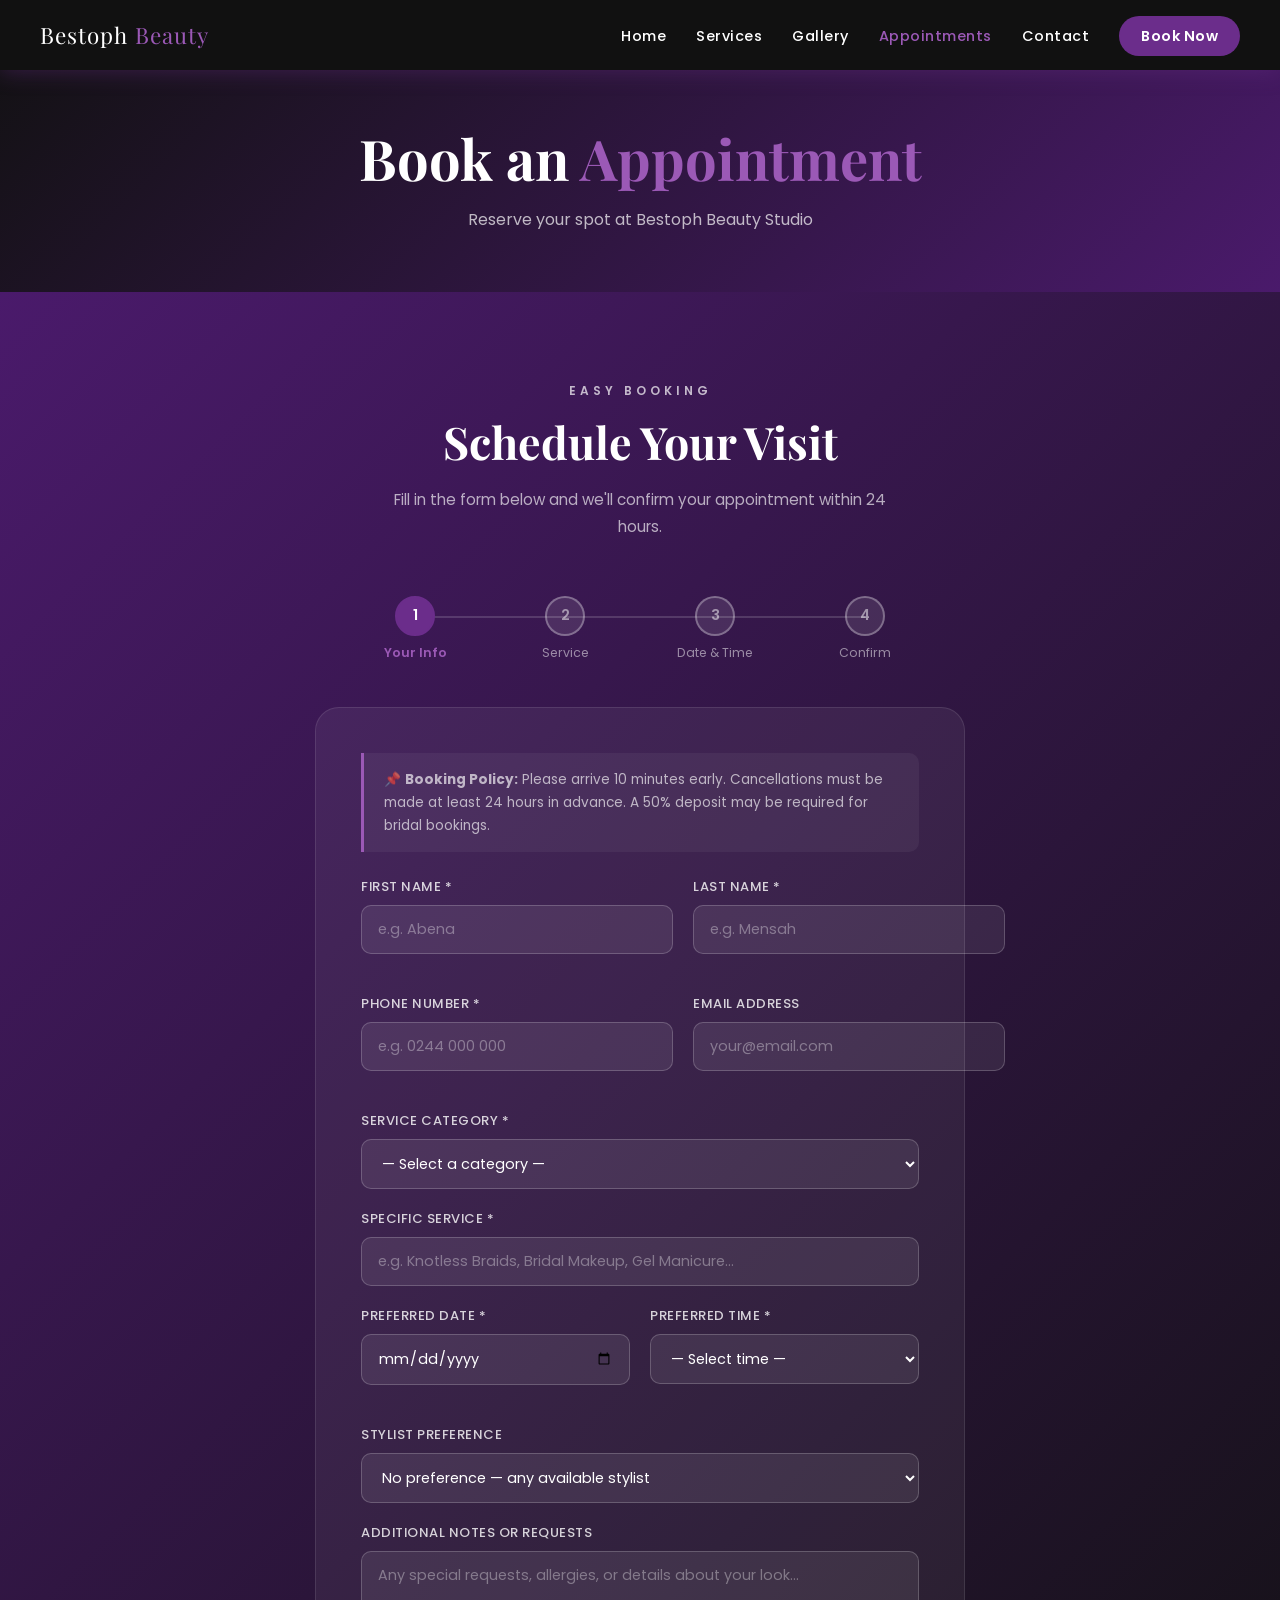
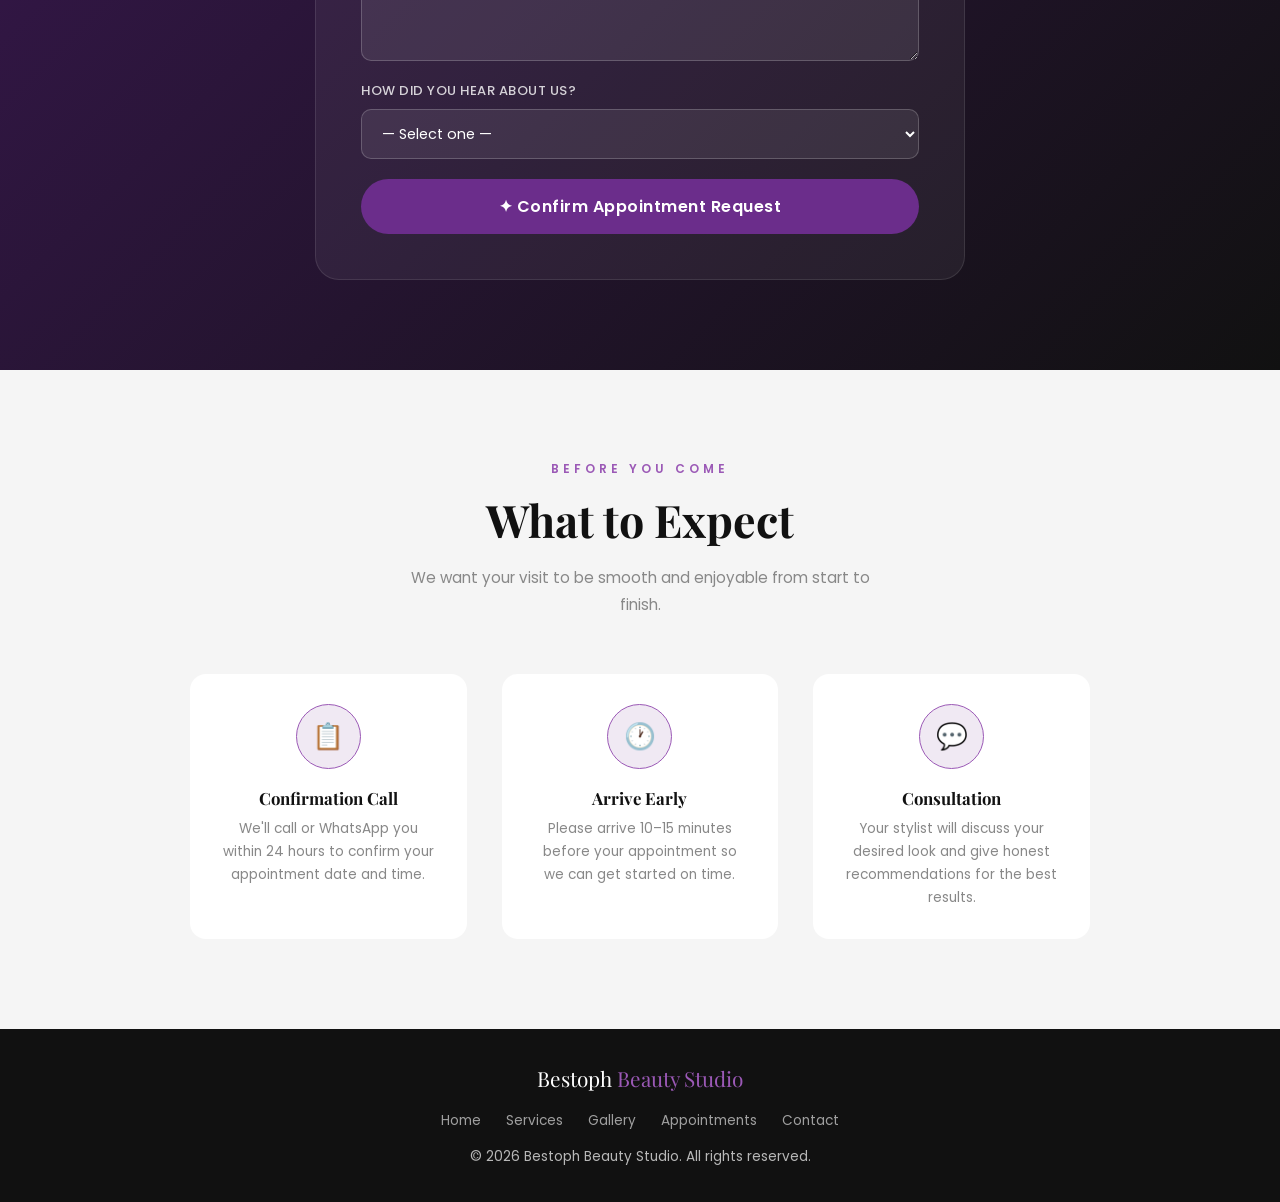
==== appointments.html @ 34e21c3b "Initial commit - Bestoph Beauty Studio website" ====
<!DOCTYPE html>
<html lang="en">
<head>
  <meta charset="UTF-8" />
  <meta name="viewport" content="width=device-width, initial-scale=1.0"/>
  <title>Book an Appointment | Bestoph Beauty Studio</title>
  <link rel="stylesheet" href="styles.css"/>
  <style>
    .success-msg {
      display: none;
      background: rgba(107,45,139,0.15);
      border: 1px solid var(--purple-light);
      border-radius: 12px;
      padding: 20px 25px;
      color: var(--white);
      text-align: center;
      margin-top: 20px;
      font-size: 0.95rem;
      line-height: 1.7;
    }
    .steps-bar {
      display: flex;
      justify-content: center;
      gap: 0;
      margin-bottom: 45px;
      max-width: 600px;
      margin-left: auto;
      margin-right: auto;
    }
    .step {
      flex: 1;
      text-align: center;
      position: relative;
    }
    .step-circle {
      width: 40px;
      height: 40px;
      border-radius: 50%;
      background: rgba(255,255,255,0.1);
      border: 2px solid rgba(255,255,255,0.3);
      color: rgba(255,255,255,0.5);
      font-weight: 600;
      display: flex;
      align-items: center;
      justify-content: center;
      margin: 0 auto 8px;
      font-size: 0.9rem;
      position: relative;
      z-index: 1;
      transition: all 0.3s;
    }
    .step.active .step-circle {
      background: var(--purple);
      border-color: var(--purple);
      color: var(--white);
    }
    .step.done .step-circle {
      background: #4CAF50;
      border-color: #4CAF50;
      color: var(--white);
    }
    .step-label {
      font-size: 0.78rem;
      color: rgba(255,255,255,0.5);
    }
    .step.active .step-label {
      color: var(--purple-light);
      font-weight: 600;
    }
    .step::before {
      content: '';
      position: absolute;
      top: 20px;
      left: -50%;
      width: 100%;
      height: 2px;
      background: rgba(255,255,255,0.15);
      z-index: 0;
    }
    .step:first-child::before { display: none; }
    .policy-note {
      background: rgba(255,255,255,0.05);
      border-left: 3px solid var(--purple-light);
      padding: 15px 20px;
      border-radius: 0 10px 10px 0;
      font-size: 0.85rem;
      color: rgba(255,255,255,0.65);
      margin-bottom: 25px;
      line-height: 1.7;
    }
  </style>
</head>
<body>

  <!-- NAVBAR -->
  <nav>
    <div class="nav-logo">Bestoph <span>Beauty</span></div>
    <ul class="nav-links">
      <li><a href="index.html">Home</a></li>
      <li><a href="services.html">Services</a></li>
      <li><a href="gallery.html">Gallery</a></li>
      <li><a href="appointments.html" class="active">Appointments</a></li>
      <li><a href="contact.html">Contact</a></li>
      <li><a href="appointments.html" class="nav-cta">Book Now</a></li>
    </ul>
  </nav>

  <!-- PAGE HERO -->
  <div class="page-hero">
    <div>
      <h1>Book an <span style="color: var(--purple-light);">Appointment</span></h1>
      <p>Reserve your spot at Bestoph Beauty Studio</p>
    </div>
  </div>

  <!-- BOOKING FORM -->
  <section class="booking-section">
    <p class="section-label" style="color: rgba(255,255,255,0.7);">Easy Booking</p>
    <h2 class="section-title" style="color: var(--white);">Schedule Your Visit</h2>
    <p class="section-sub" style="color: rgba(255,255,255,0.65);">Fill in the form below and we'll confirm your appointment within 24 hours.</p>

    <!-- Steps -->
    <div class="steps-bar">
      <div class="step active">
        <div class="step-circle">1</div>
        <div class="step-label">Your Info</div>
      </div>
      <div class="step">
        <div class="step-circle">2</div>
        <div class="step-label">Service</div>
      </div>
      <div class="step">
        <div class="step-circle">3</div>
        <div class="step-label">Date & Time</div>
      </div>
      <div class="step">
        <div class="step-circle">4</div>
        <div class="step-label">Confirm</div>
      </div>
    </div>

    <form class="booking-form" id="appointmentForm" onsubmit="handleSubmit(event)">

      <div class="policy-note">
        📌 <strong>Booking Policy:</strong> Please arrive 10 minutes early. Cancellations must be made at least 24 hours in advance. A 50% deposit may be required for bridal bookings.
      </div>

      <!-- Personal Info -->
      <div class="form-row">
        <div class="form-group">
          <label>First Name *</label>
          <input type="text" placeholder="e.g. Abena" required />
        </div>
        <div class="form-group">
          <label>Last Name *</label>
          <input type="text" placeholder="e.g. Mensah" required />
        </div>
      </div>

      <div class="form-row">
        <div class="form-group">
          <label>Phone Number *</label>
          <input type="tel" placeholder="e.g. 0244 000 000" required />
        </div>
        <div class="form-group">
          <label>Email Address</label>
          <input type="email" placeholder="your@email.com" />
        </div>
      </div>

      <!-- Service Selection -->
      <div class="form-group">
        <label>Service Category *</label>
        <select required>
          <option value="" disabled selected>— Select a category —</option>
          <option>💇🏾‍♀️ Hair Styling</option>
          <option>💄 Makeup</option>
          <option>💅 Nails</option>
          <option>✨ Skincare &amp; Facials</option>
          <option>🌟 Multiple Services (Combo)</option>
        </select>
      </div>

      <div class="form-group">
        <label>Specific Service *</label>
        <input type="text" placeholder="e.g. Knotless Braids, Bridal Makeup, Gel Manicure..." required />
      </div>

      <!-- Date & Time -->
      <div class="form-row">
        <div class="form-group">
          <label>Preferred Date *</label>
          <input type="date" required min="" id="dateInput" />
        </div>
        <div class="form-group">
          <label>Preferred Time *</label>
          <select required>
            <option value="" disabled selected>— Select time —</option>
            <option>8:00 AM</option>
            <option>9:00 AM</option>
            <option>10:00 AM</option>
            <option>11:00 AM</option>
            <option>12:00 PM</option>
            <option>1:00 PM</option>
            <option>2:00 PM</option>
            <option>3:00 PM</option>
            <option>4:00 PM</option>
            <option>5:00 PM</option>
          </select>
        </div>
      </div>

      <!-- Stylist preference -->
      <div class="form-group">
        <label>Stylist Preference</label>
        <select>
          <option value="">No preference — any available stylist</option>
          <option>Bestoph (Owner / Lead Stylist)</option>
          <option>Ama</option>
          <option>Adwoa</option>
        </select>
      </div>

      <!-- Additional Notes -->
      <div class="form-group">
        <label>Additional Notes or Requests</label>
        <textarea placeholder="Any special requests, allergies, or details about your look..."></textarea>
      </div>

      <!-- How did you hear about us -->
      <div class="form-group">
        <label>How Did You Hear About Us?</label>
        <select>
          <option value="" disabled selected>— Select one —</option>
          <option>Instagram</option>
          <option>Facebook</option>
          <option>TikTok</option>
          <option>Friend / Family Referral</option>
          <option>Walk-in / Saw the Studio</option>
          <option>Google Search</option>
          <option>Other</option>
        </select>
      </div>

      <button type="submit" class="form-submit">✦ Confirm Appointment Request</button>

      <div class="success-msg" id="successMsg">
        🎉 <strong>Thank you! Your appointment request has been received.</strong><br/>
        We'll confirm your booking via phone or email within 24 hours.<br/>
        We look forward to seeing you at Bestoph Beauty Studio! 💜
      </div>
    </form>
  </section>

  <!-- WHAT TO EXPECT -->
  <section style="background: var(--gray-light);">
    <p class="section-label">Before You Come</p>
    <h2 class="section-title">What to Expect</h2>
    <p class="section-sub">We want your visit to be smooth and enjoyable from start to finish.</p>
    <div class="features-grid" style="max-width: 900px;">
      <div class="feature" style="background: var(--white); border-radius: 16px; padding: 30px;">
        <div class="feature-icon" style="background: rgba(107,45,139,0.1); border-color: var(--purple-light);">📋</div>
        <h4 style="color: var(--black);">Confirmation Call</h4>
        <p style="color: var(--gray);">We'll call or WhatsApp you within 24 hours to confirm your appointment date and time.</p>
      </div>
      <div class="feature" style="background: var(--white); border-radius: 16px; padding: 30px;">
        <div class="feature-icon" style="background: rgba(107,45,139,0.1); border-color: var(--purple-light);">🕐</div>
        <h4 style="color: var(--black);">Arrive Early</h4>
        <p style="color: var(--gray);">Please arrive 10–15 minutes before your appointment so we can get started on time.</p>
      </div>
      <div class="feature" style="background: var(--white); border-radius: 16px; padding: 30px;">
        <div class="feature-icon" style="background: rgba(107,45,139,0.1); border-color: var(--purple-light);">💬</div>
        <h4 style="color: var(--black);">Consultation</h4>
        <p style="color: var(--gray);">Your stylist will discuss your desired look and give honest recommendations for the best results.</p>
      </div>
    </div>
  </section>

  <!-- FOOTER -->
  <footer>
    <div class="footer-logo">Bestoph <span>Beauty Studio</span></div>
    <ul class="footer-links">
      <li><a href="index.html">Home</a></li>
      <li><a href="services.html">Services</a></li>
      <li><a href="gallery.html">Gallery</a></li>
      <li><a href="appointments.html">Appointments</a></li>
      <li><a href="contact.html">Contact</a></li>
    </ul>
    <p>&copy; 2026 Bestoph Beauty Studio. All rights reserved.</p>
  </footer>

  <script>
    // Set minimum date to today
    const today = new Date().toISOString().split('T')[0];
    document.getElementById('dateInput').setAttribute('min', today);

    // Handle form submission
    function handleSubmit(e) {
      e.preventDefault();
      document.getElementById('successMsg').style.display = 'block';
      e.target.querySelector('.form-submit').textContent = '✓ Request Sent!';
      e.target.querySelector('.form-submit').style.background = '#4CAF50';
      window.scrollTo({ top: document.getElementById('successMsg').offsetTop - 100, behavior: 'smooth' });
    }
  </script>

</body>
</html>
---- styles.css ----
/* ===========================
   BESTOPH BEAUTY STUDIO
   Global Stylesheet
   Color Palette: Purple, White, Black
   =========================== */

@import url('https://fonts.googleapis.com/css2?family=Playfair+Display:wght@400;600;700&family=Poppins:wght@300;400;500;600&display=swap');

:root {
  --purple:       #6B2D8B;
  --purple-light: #9B59B6;
  --purple-dark:  #4A1A6B;
  --gold:         #C9A84C;
  --white:        #FFFFFF;
  --black:        #111111;
  --gray-light:   #F5F5F5;
  --gray:         #888888;
  --text:         #222222;
}

* {
  margin: 0;
  padding: 0;
  box-sizing: border-box;
}

html { scroll-behavior: smooth; }

body {
  font-family: 'Poppins', sans-serif;
  color: var(--text);
  background: var(--white);
}

h1, h2, h3, h4 {
  font-family: 'Playfair Display', serif;
}

a {
  text-decoration: none;
  color: inherit;
}

/* ===== NAVBAR ===== */
nav {
  position: fixed;
  top: 0; left: 0; right: 0;
  z-index: 1000;
  background: var(--black);
  display: flex;
  align-items: center;
  justify-content: space-between;
  padding: 0 40px;
  height: 70px;
  box-shadow: 0 2px 20px rgba(107,45,139,0.4);
}

.nav-logo {
  font-family: 'Playfair Display', serif;
  font-size: 1.4rem;
  color: var(--white);
  letter-spacing: 1px;
}

.nav-logo span {
  color: var(--purple-light);
}

.nav-links {
  display: flex;
  list-style: none;
  gap: 30px;
}

.nav-links a {
  color: var(--white);
  font-size: 0.9rem;
  font-weight: 500;
  letter-spacing: 0.5px;
  transition: color 0.3s;
}

.nav-links a:hover,
.nav-links a.active {
  color: var(--purple-light);
}

.nav-cta {
  background: var(--purple);
  color: var(--white) !important;
  padding: 10px 22px;
  border-radius: 30px;
  font-weight: 600 !important;
  transition: background 0.3s !important;
}

.nav-cta:hover {
  background: var(--purple-light) !important;
  color: var(--white) !important;
}

/* ===== HERO ===== */
.hero {
  min-height: 100vh;
  background: linear-gradient(135deg, var(--black) 0%, var(--purple-dark) 50%, var(--black) 100%);
  display: flex;
  align-items: center;
  justify-content: center;
  text-align: center;
  padding: 100px 20px 60px;
  position: relative;
  overflow: hidden;
}

.hero::before {
  content: '';
  position: absolute;
  top: -50%;
  left: -50%;
  width: 200%;
  height: 200%;
  background: radial-gradient(circle at center, rgba(107,45,139,0.3) 0%, transparent 60%);
  animation: pulse 6s ease-in-out infinite;
}

@keyframes pulse {
  0%, 100% { transform: scale(1); }
  50% { transform: scale(1.1); }
}

.hero-content {
  position: relative;
  z-index: 1;
  max-width: 750px;
}

.hero-badge {
  display: inline-block;
  background: rgba(107,45,139,0.4);
  border: 1px solid var(--purple-light);
  color: var(--purple-light);
  font-size: 0.8rem;
  letter-spacing: 3px;
  text-transform: uppercase;
  padding: 8px 20px;
  border-radius: 30px;
  margin-bottom: 25px;
}

.hero h1 {
  font-size: clamp(2.5rem, 6vw, 4.5rem);
  color: var(--white);
  line-height: 1.15;
  margin-bottom: 20px;
}

.hero h1 span {
  color: var(--purple-light);
}

.hero p {
  font-size: 1.1rem;
  color: rgba(255,255,255,0.75);
  max-width: 500px;
  margin: 0 auto 35px;
  line-height: 1.8;
}

.hero-buttons {
  display: flex;
  gap: 15px;
  justify-content: center;
  flex-wrap: wrap;
}

.btn-primary {
  background: var(--purple);
  color: var(--white);
  padding: 14px 35px;
  border-radius: 30px;
  font-weight: 600;
  font-size: 0.95rem;
  transition: all 0.3s;
  border: 2px solid var(--purple);
}

.btn-primary:hover {
  background: var(--purple-light);
  border-color: var(--purple-light);
  transform: translateY(-2px);
  box-shadow: 0 8px 25px rgba(107,45,139,0.5);
}

.btn-outline {
  background: transparent;
  color: var(--white);
  padding: 14px 35px;
  border-radius: 30px;
  font-weight: 600;
  font-size: 0.95rem;
  border: 2px solid rgba(255,255,255,0.5);
  transition: all 0.3s;
}

.btn-outline:hover {
  border-color: var(--white);
  background: rgba(255,255,255,0.1);
  transform: translateY(-2px);
}

/* ===== SECTIONS ===== */
section {
  padding: 90px 40px;
}

.section-label {
  text-align: center;
  font-size: 0.75rem;
  letter-spacing: 4px;
  text-transform: uppercase;
  color: var(--purple-light);
  margin-bottom: 12px;
  font-weight: 600;
}

.section-title {
  text-align: center;
  font-size: clamp(1.8rem, 4vw, 2.8rem);
  color: var(--black);
  margin-bottom: 15px;
}

.section-sub {
  text-align: center;
  color: var(--gray);
  max-width: 500px;
  margin: 0 auto 55px;
  line-height: 1.8;
  font-size: 0.95rem;
}

/* ===== SERVICES CARDS ===== */
.services-grid {
  display: grid;
  grid-template-columns: repeat(auto-fit, minmax(230px, 1fr));
  gap: 30px;
  max-width: 1100px;
  margin: 0 auto;
}

.service-card {
  background: var(--white);
  border: 1px solid #EEE;
  border-radius: 20px;
  padding: 40px 30px;
  text-align: center;
  transition: all 0.3s;
  cursor: pointer;
}

.service-card:hover {
  border-color: var(--purple-light);
  box-shadow: 0 15px 40px rgba(107,45,139,0.15);
  transform: translateY(-5px);
}

.service-icon {
  font-size: 2.8rem;
  margin-bottom: 18px;
}

.service-card h3 {
  font-size: 1.2rem;
  color: var(--black);
  margin-bottom: 10px;
}

.service-card p {
  font-size: 0.88rem;
  color: var(--gray);
  line-height: 1.7;
}

/* ===== WHY US ===== */
.why-us {
  background: var(--black);
  color: var(--white);
}

.why-us .section-title {
  color: var(--white);
}

.features-grid {
  display: grid;
  grid-template-columns: repeat(auto-fit, minmax(220px, 1fr));
  gap: 35px;
  max-width: 1000px;
  margin: 0 auto;
}

.feature {
  text-align: center;
}

.feature-icon {
  width: 65px;
  height: 65px;
  background: rgba(107,45,139,0.3);
  border: 1px solid var(--purple);
  border-radius: 50%;
  display: flex;
  align-items: center;
  justify-content: center;
  font-size: 1.6rem;
  margin: 0 auto 18px;
}

.feature h4 {
  font-size: 1.05rem;
  margin-bottom: 8px;
  color: var(--white);
}

.feature p {
  font-size: 0.85rem;
  color: rgba(255,255,255,0.6);
  line-height: 1.7;
}

/* ===== GALLERY PREVIEW ===== */
.gallery-grid {
  display: grid;
  grid-template-columns: repeat(auto-fit, minmax(250px, 1fr));
  gap: 15px;
  max-width: 1100px;
  margin: 0 auto 40px;
}

.gallery-item {
  border-radius: 15px;
  overflow: hidden;
  aspect-ratio: 1;
  background: var(--gray-light);
  position: relative;
}

.gallery-item img {
  width: 100%;
  height: 100%;
  object-fit: cover;
  transition: transform 0.4s;
}

.gallery-item:hover img {
  transform: scale(1.07);
}

.gallery-placeholder {
  width: 100%;
  height: 100%;
  background: linear-gradient(135deg, #EEE 0%, #DDD 100%);
  display: flex;
  flex-direction: column;
  align-items: center;
  justify-content: center;
  color: var(--gray);
  font-size: 2.5rem;
}

.gallery-placeholder span {
  font-size: 0.8rem;
  margin-top: 10px;
  font-family: 'Poppins', sans-serif;
}

.gallery-center {
  text-align: center;
}

/* ===== PRICE TABLE ===== */
.price-section {
  background: var(--gray-light);
}

.price-categories {
  max-width: 900px;
  margin: 0 auto;
  display: grid;
  gap: 30px;
}

.price-category {
  background: var(--white);
  border-radius: 20px;
  overflow: hidden;
  box-shadow: 0 5px 20px rgba(0,0,0,0.06);
}

.price-cat-header {
  background: var(--purple);
  color: var(--white);
  padding: 18px 30px;
  display: flex;
  align-items: center;
  gap: 12px;
  font-family: 'Playfair Display', serif;
  font-size: 1.15rem;
}

.price-cat-icon { font-size: 1.4rem; }

.price-list {
  list-style: none;
  padding: 10px 0;
}

.price-list li {
  display: flex;
  justify-content: space-between;
  align-items: center;
  padding: 14px 30px;
  border-bottom: 1px solid #F0F0F0;
  font-size: 0.92rem;
}

.price-list li:last-child { border-bottom: none; }

.price-list .price {
  font-weight: 600;
  color: var(--purple);
}

/* ===== BOOKING / APPOINTMENT FORM ===== */
.booking-section {
  background: linear-gradient(135deg, var(--purple-dark), var(--black));
  color: var(--white);
}

.booking-section .section-title,
.booking-section .section-label {
  color: var(--white);
}

.booking-section .section-sub {
  color: rgba(255,255,255,0.7);
}

.booking-form {
  max-width: 650px;
  margin: 0 auto;
  background: rgba(255,255,255,0.06);
  border: 1px solid rgba(255,255,255,0.1);
  border-radius: 24px;
  padding: 45px;
}

.form-row {
  display: grid;
  grid-template-columns: 1fr 1fr;
  gap: 20px;
  margin-bottom: 20px;
}

.form-group {
  display: flex;
  flex-direction: column;
  gap: 8px;
  margin-bottom: 20px;
}

.form-group label {
  font-size: 0.82rem;
  font-weight: 500;
  letter-spacing: 0.5px;
  color: rgba(255,255,255,0.8);
  text-transform: uppercase;
}

.form-group input,
.form-group select,
.form-group textarea {
  background: rgba(255,255,255,0.08);
  border: 1px solid rgba(255,255,255,0.2);
  border-radius: 10px;
  padding: 13px 16px;
  color: var(--white);
  font-family: 'Poppins', sans-serif;
  font-size: 0.9rem;
  outline: none;
  transition: border-color 0.3s;
}

.form-group input::placeholder,
.form-group textarea::placeholder {
  color: rgba(255,255,255,0.35);
}

.form-group input:focus,
.form-group select:focus,
.form-group textarea:focus {
  border-color: var(--purple-light);
}

.form-group select option {
  background: var(--black);
  color: var(--white);
}

.form-group textarea {
  resize: vertical;
  min-height: 110px;
}

.form-submit {
  width: 100%;
  background: var(--purple);
  color: var(--white);
  border: none;
  padding: 15px;
  border-radius: 30px;
  font-family: 'Poppins', sans-serif;
  font-size: 1rem;
  font-weight: 600;
  cursor: pointer;
  transition: all 0.3s;
  letter-spacing: 0.5px;
}

.form-submit:hover {
  background: var(--purple-light);
  transform: translateY(-2px);
  box-shadow: 0 8px 25px rgba(107,45,139,0.5);
}

/* ===== CONTACT ===== */
.contact-grid {
  display: grid;
  grid-template-columns: 1fr 1fr;
  gap: 60px;
  max-width: 1000px;
  margin: 0 auto;
  align-items: start;
}

.contact-info h3 {
  font-size: 1.6rem;
  margin-bottom: 20px;
  color: var(--black);
}

.contact-detail {
  display: flex;
  align-items: flex-start;
  gap: 15px;
  margin-bottom: 25px;
}

.contact-detail-icon {
  width: 45px;
  height: 45px;
  background: var(--purple);
  border-radius: 12px;
  display: flex;
  align-items: center;
  justify-content: center;
  font-size: 1.2rem;
  flex-shrink: 0;
}

.contact-detail-text h4 {
  font-size: 0.85rem;
  font-weight: 600;
  text-transform: uppercase;
  letter-spacing: 0.5px;
  color: var(--gray);
  margin-bottom: 4px;
}

.contact-detail-text p {
  font-size: 0.95rem;
  color: var(--text);
}

.contact-form-wrap {
  background: var(--gray-light);
  border-radius: 20px;
  padding: 35px;
}

.contact-form-wrap .form-group input,
.contact-form-wrap .form-group textarea {
  background: var(--white);
  border: 1px solid #DDD;
  border-radius: 10px;
  padding: 13px 16px;
  color: var(--text);
  font-family: 'Poppins', sans-serif;
  font-size: 0.9rem;
  outline: none;
  width: 100%;
  transition: border-color 0.3s;
}

.contact-form-wrap .form-group label {
  font-size: 0.82rem;
  font-weight: 600;
  color: var(--text);
  text-transform: uppercase;
  letter-spacing: 0.5px;
}

.contact-form-wrap .form-group input:focus,
.contact-form-wrap .form-group textarea:focus {
  border-color: var(--purple);
}

.social-links {
  display: flex;
  gap: 12px;
  margin-top: 30px;
}

.social-link {
  width: 42px;
  height: 42px;
  background: var(--purple);
  border-radius: 50%;
  display: flex;
  align-items: center;
  justify-content: center;
  color: var(--white);
  font-size: 1rem;
  transition: all 0.3s;
  text-decoration: none;
}

.social-link:hover {
  background: var(--purple-light);
  transform: translateY(-3px);
}

/* ===== FOOTER ===== */
footer {
  background: var(--black);
  color: rgba(255,255,255,0.7);
  text-align: center;
  padding: 35px 20px;
}

footer .footer-logo {
  font-family: 'Playfair Display', serif;
  font-size: 1.3rem;
  color: var(--white);
  margin-bottom: 10px;
}

footer .footer-logo span { color: var(--purple-light); }

footer p {
  font-size: 0.85rem;
  margin-top: 8px;
}

footer .footer-links {
  display: flex;
  justify-content: center;
  gap: 25px;
  margin: 15px 0;
  list-style: none;
}

footer .footer-links a {
  color: rgba(255,255,255,0.6);
  font-size: 0.85rem;
  transition: color 0.3s;
}

footer .footer-links a:hover { color: var(--purple-light); }

/* ===== PAGE HERO (inner pages) ===== */
.page-hero {
  min-height: 280px;
  background: linear-gradient(135deg, var(--black) 0%, var(--purple-dark) 100%);
  display: flex;
  align-items: center;
  justify-content: center;
  text-align: center;
  padding: 120px 20px 60px;
}

.page-hero h1 {
  font-size: clamp(2rem, 5vw, 3.5rem);
  color: var(--white);
  margin-bottom: 12px;
}

.page-hero p {
  color: rgba(255,255,255,0.7);
  font-size: 1rem;
}

/* ===== RESPONSIVE ===== */
@media (max-width: 768px) {
  nav { padding: 0 20px; }
  .nav-links { display: none; }
  section { padding: 70px 20px; }
  .contact-grid { grid-template-columns: 1fr; }
  .form-row { grid-template-columns: 1fr; }
  .booking-form { padding: 30px 20px; }
}
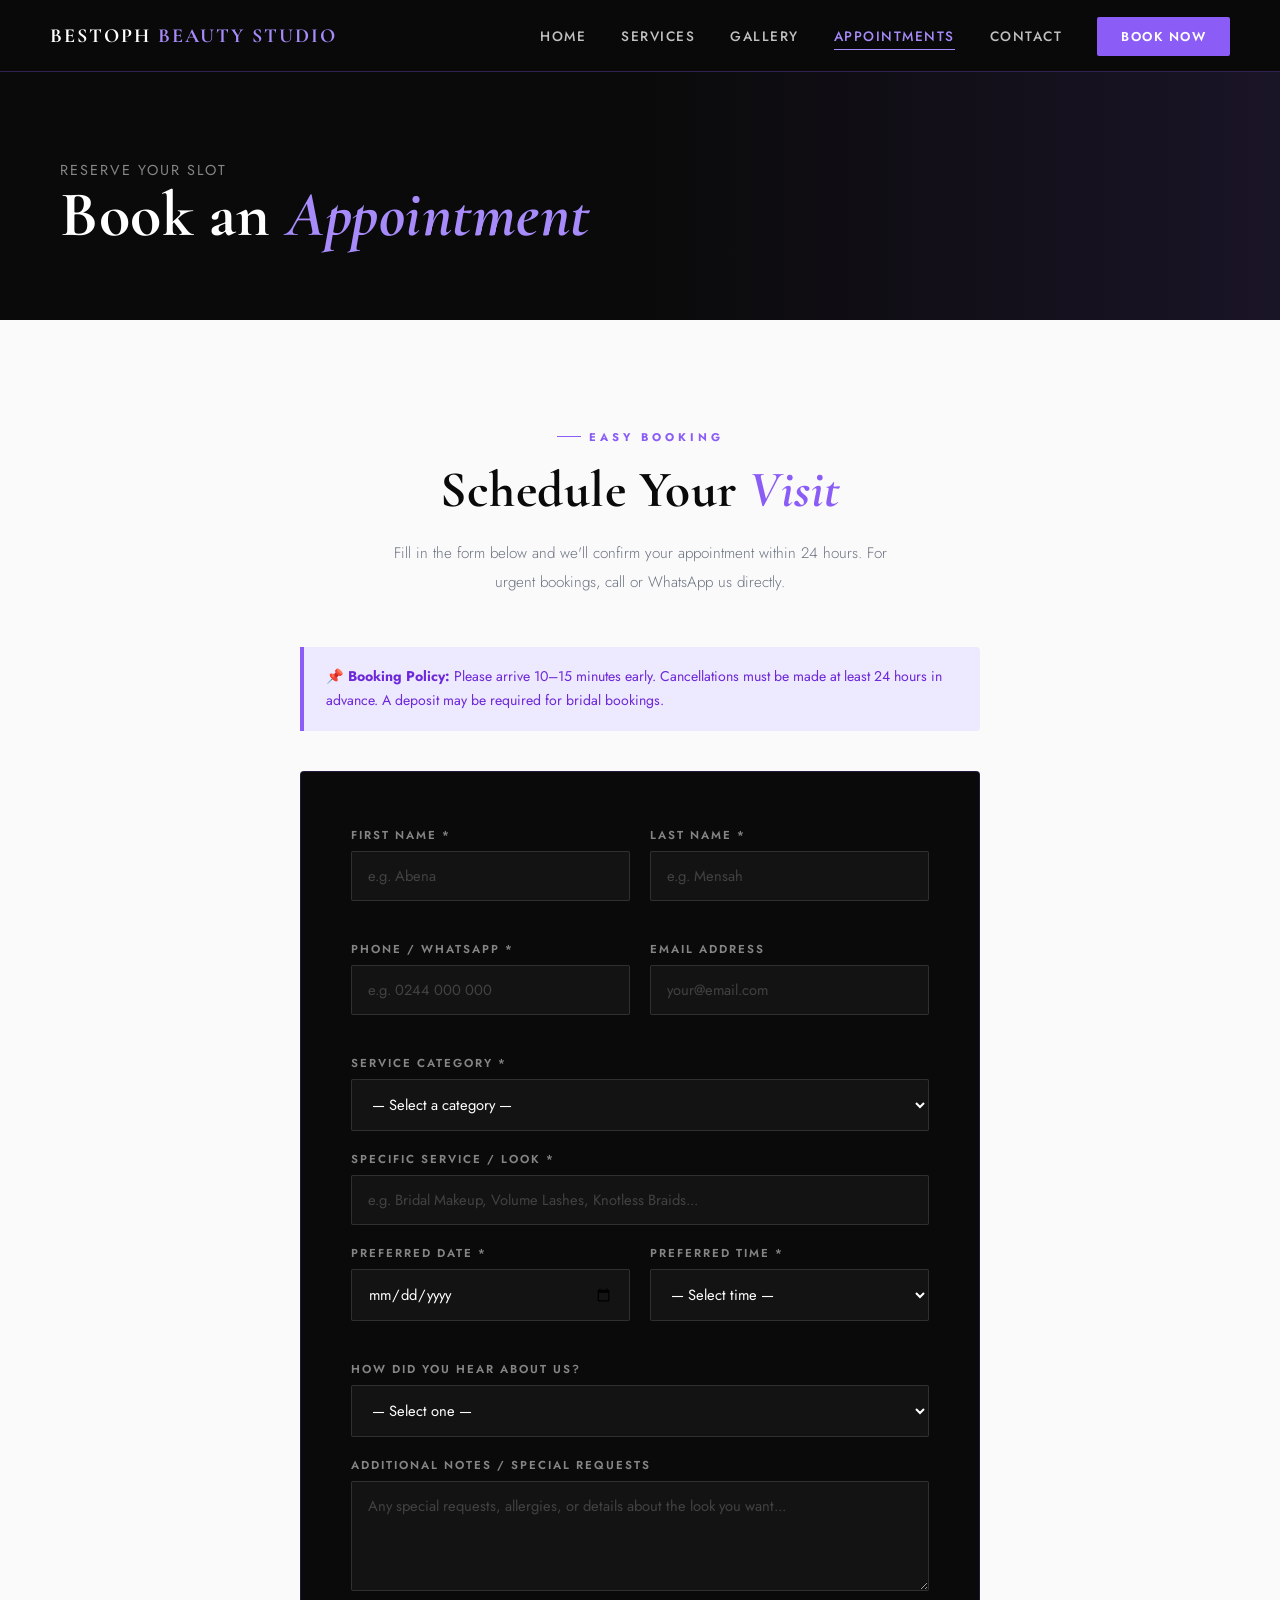
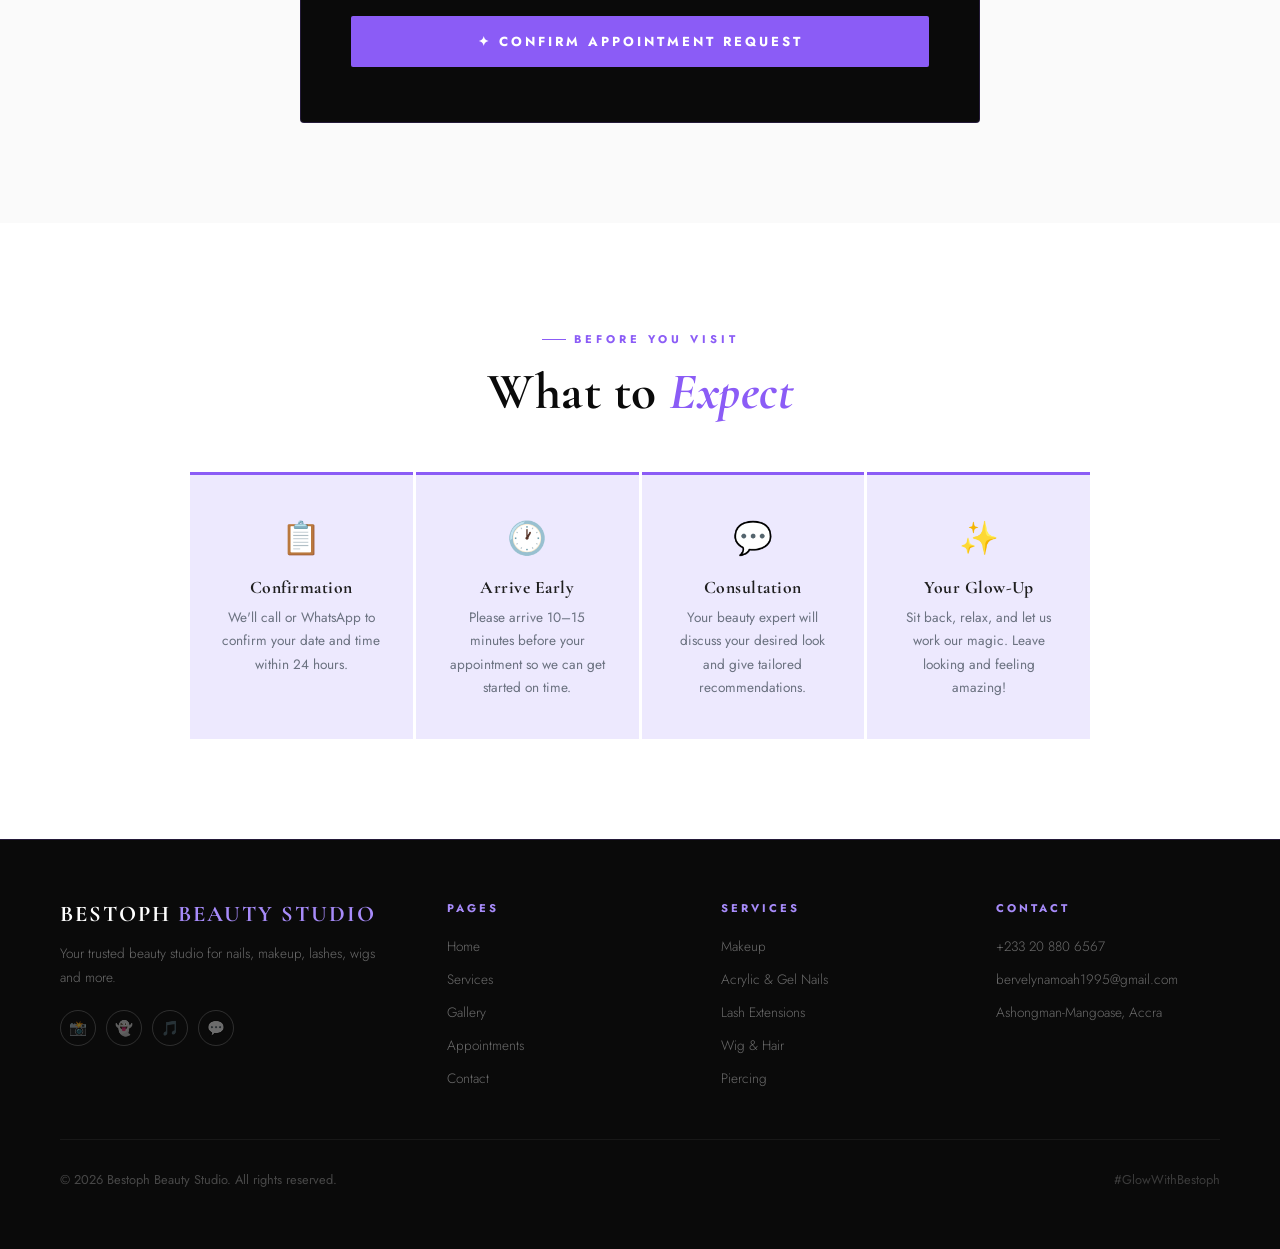
==== commit b605709e: "Launch Bestoph Beauty Studio website" ====
--- a/appointments.html
+++ b/appointments.html
@@ -5,96 +5,12 @@
   <meta name="viewport" content="width=device-width, initial-scale=1.0"/>
   <title>Book an Appointment | Bestoph Beauty Studio</title>
   <link rel="stylesheet" href="styles.css"/>
-  <style>
-    .success-msg {
-      display: none;
-      background: rgba(107,45,139,0.15);
-      border: 1px solid var(--purple-light);
-      border-radius: 12px;
-      padding: 20px 25px;
-      color: var(--white);
-      text-align: center;
-      margin-top: 20px;
-      font-size: 0.95rem;
-      line-height: 1.7;
-    }
-    .steps-bar {
-      display: flex;
-      justify-content: center;
-      gap: 0;
-      margin-bottom: 45px;
-      max-width: 600px;
-      margin-left: auto;
-      margin-right: auto;
-    }
-    .step {
-      flex: 1;
-      text-align: center;
-      position: relative;
-    }
-    .step-circle {
-      width: 40px;
-      height: 40px;
-      border-radius: 50%;
-      background: rgba(255,255,255,0.1);
-      border: 2px solid rgba(255,255,255,0.3);
-      color: rgba(255,255,255,0.5);
-      font-weight: 600;
-      display: flex;
-      align-items: center;
-      justify-content: center;
-      margin: 0 auto 8px;
-      font-size: 0.9rem;
-      position: relative;
-      z-index: 1;
-      transition: all 0.3s;
-    }
-    .step.active .step-circle {
-      background: var(--purple);
-      border-color: var(--purple);
-      color: var(--white);
-    }
-    .step.done .step-circle {
-      background: #4CAF50;
-      border-color: #4CAF50;
-      color: var(--white);
-    }
-    .step-label {
-      font-size: 0.78rem;
-      color: rgba(255,255,255,0.5);
-    }
-    .step.active .step-label {
-      color: var(--purple-light);
-      font-weight: 600;
-    }
-    .step::before {
-      content: '';
-      position: absolute;
-      top: 20px;
-      left: -50%;
-      width: 100%;
-      height: 2px;
-      background: rgba(255,255,255,0.15);
-      z-index: 0;
-    }
-    .step:first-child::before { display: none; }
-    .policy-note {
-      background: rgba(255,255,255,0.05);
-      border-left: 3px solid var(--purple-light);
-      padding: 15px 20px;
-      border-radius: 0 10px 10px 0;
-      font-size: 0.85rem;
-      color: rgba(255,255,255,0.65);
-      margin-bottom: 25px;
-      line-height: 1.7;
-    }
-  </style>
 </head>
 <body>
 
   <!-- NAVBAR -->
   <nav>
-    <div class="nav-logo">Bestoph <span>Beauty</span></div>
+    <div class="nav-logo">Bestoph <span>Beauty Studio</span></div>
     <ul class="nav-links">
       <li><a href="index.html">Home</a></li>
       <li><a href="services.html">Services</a></li>
@@ -107,199 +23,220 @@
 
   <!-- PAGE HERO -->
   <div class="page-hero">
-    <div>
-      <h1>Book an <span style="color: var(--purple-light);">Appointment</span></h1>
-      <p>Reserve your spot at Bestoph Beauty Studio</p>
+    <div class="page-hero-inner">
+      <p>Reserve Your Slot</p>
+      <h1>Book an <em>Appointment</em></h1>
     </div>
   </div>
 
   <!-- BOOKING FORM -->
-  <section class="booking-section">
-    <p class="section-label" style="color: rgba(255,255,255,0.7);">Easy Booking</p>
-    <h2 class="section-title" style="color: var(--white);">Schedule Your Visit</h2>
-    <p class="section-sub" style="color: rgba(255,255,255,0.65);">Fill in the form below and we'll confirm your appointment within 24 hours.</p>
-
-    <!-- Steps -->
-    <div class="steps-bar">
-      <div class="step active">
-        <div class="step-circle">1</div>
-        <div class="step-label">Your Info</div>
-      </div>
-      <div class="step">
-        <div class="step-circle">2</div>
-        <div class="step-label">Service</div>
-      </div>
-      <div class="step">
-        <div class="step-circle">3</div>
-        <div class="step-label">Date & Time</div>
-      </div>
-      <div class="step">
-        <div class="step-circle">4</div>
-        <div class="step-label">Confirm</div>
-      </div>
-    </div>
-
-    <form class="booking-form" id="appointmentForm" onsubmit="handleSubmit(event)">
-
-      <div class="policy-note">
-        📌 <strong>Booking Policy:</strong> Please arrive 10 minutes early. Cancellations must be made at least 24 hours in advance. A 50% deposit may be required for bridal bookings.
-      </div>
-
-      <!-- Personal Info -->
-      <div class="form-row">
-        <div class="form-group">
-          <label>First Name *</label>
-          <input type="text" placeholder="e.g. Abena" required />
-        </div>
-        <div class="form-group">
-          <label>Last Name *</label>
-          <input type="text" placeholder="e.g. Mensah" required />
-        </div>
-      </div>
-
-      <div class="form-row">
-        <div class="form-group">
-          <label>Phone Number *</label>
-          <input type="tel" placeholder="e.g. 0244 000 000" required />
-        </div>
-        <div class="form-group">
-          <label>Email Address</label>
-          <input type="email" placeholder="your@email.com" />
-        </div>
-      </div>
-
-      <!-- Service Selection -->
-      <div class="form-group">
-        <label>Service Category *</label>
-        <select required>
-          <option value="" disabled selected>— Select a category —</option>
-          <option>💇🏾‍♀️ Hair Styling</option>
-          <option>💄 Makeup</option>
-          <option>💅 Nails</option>
-          <option>✨ Skincare &amp; Facials</option>
-          <option>🌟 Multiple Services (Combo)</option>
-        </select>
-      </div>
-
-      <div class="form-group">
-        <label>Specific Service *</label>
-        <input type="text" placeholder="e.g. Knotless Braids, Bridal Makeup, Gel Manicure..." required />
-      </div>
-
-      <!-- Date & Time -->
-      <div class="form-row">
-        <div class="form-group">
-          <label>Preferred Date *</label>
-          <input type="date" required min="" id="dateInput" />
-        </div>
-        <div class="form-group">
-          <label>Preferred Time *</label>
+  <section style="background: var(--off-white);">
+    <div style="text-align:center; margin-bottom:50px;">
+      <div class="tag" style="justify-content:center;">Easy Booking</div>
+      <h2 class="sec-title" style="text-align:center;">Schedule Your <em>Visit</em></h2>
+      <p class="sec-desc" style="margin:0 auto;">Fill in the form below and we'll confirm your appointment within 24 hours. For urgent bookings, call or WhatsApp us directly.</p>
+    </div>
+
+    <!-- Policy Note -->
+    <div style="max-width:680px; margin:0 auto 40px; background:var(--purple-pale); border-left:4px solid var(--purple); padding:18px 22px; font-size:0.88rem; color:var(--purple-dark); line-height:1.7; border-radius:0 4px 4px 0;">
+      📌 <strong>Booking Policy:</strong> Please arrive 10–15 minutes early. Cancellations must be made at least 24 hours in advance. A deposit may be required for bridal bookings.
+    </div>
+
+    <div class="booking-wrap">
+      <form id="appointmentForm" onsubmit="handleSubmit(event)">
+
+        <!-- Personal Info -->
+        <div class="form-row">
+          <div class="fld">
+            <label>First Name *</label>
+            <input type="text" placeholder="e.g. Abena" required />
+          </div>
+          <div class="fld">
+            <label>Last Name *</label>
+            <input type="text" placeholder="e.g. Mensah" required />
+          </div>
+        </div>
+
+        <div class="form-row">
+          <div class="fld">
+            <label>Phone / WhatsApp *</label>
+            <input type="tel" placeholder="e.g. 0244 000 000" required />
+          </div>
+          <div class="fld">
+            <label>Email Address</label>
+            <input type="email" placeholder="your@email.com" />
+          </div>
+        </div>
+
+        <!-- Service -->
+        <div class="fld">
+          <label>Service Category *</label>
           <select required>
-            <option value="" disabled selected>— Select time —</option>
-            <option>8:00 AM</option>
-            <option>9:00 AM</option>
-            <option>10:00 AM</option>
-            <option>11:00 AM</option>
-            <option>12:00 PM</option>
-            <option>1:00 PM</option>
-            <option>2:00 PM</option>
-            <option>3:00 PM</option>
-            <option>4:00 PM</option>
-            <option>5:00 PM</option>
+            <option value="" disabled selected>— Select a category —</option>
+            <option>💄 Makeup</option>
+            <option>💅 Acrylic Nails</option>
+            <option>💅 Gel Nails</option>
+            <option>🦶 Pedicure</option>
+            <option>👁️ Lash Extensions</option>
+            <option>✏️ Microblading</option>
+            <option>✨ Piercing</option>
+            <option>💇‍♀️ Frontal Installation</option>
+            <option>💇‍♀️ Wig Making</option>
+            <option>💇‍♀️ Wig Styling</option>
+            <option>🌟 Multiple Services (Combo)</option>
           </select>
         </div>
-      </div>
-
-      <!-- Stylist preference -->
-      <div class="form-group">
-        <label>Stylist Preference</label>
-        <select>
-          <option value="">No preference — any available stylist</option>
-          <option>Bestoph (Owner / Lead Stylist)</option>
-          <option>Ama</option>
-          <option>Adwoa</option>
-        </select>
-      </div>
-
-      <!-- Additional Notes -->
-      <div class="form-group">
-        <label>Additional Notes or Requests</label>
-        <textarea placeholder="Any special requests, allergies, or details about your look..."></textarea>
-      </div>
-
-      <!-- How did you hear about us -->
-      <div class="form-group">
-        <label>How Did You Hear About Us?</label>
-        <select>
-          <option value="" disabled selected>— Select one —</option>
-          <option>Instagram</option>
-          <option>Facebook</option>
-          <option>TikTok</option>
-          <option>Friend / Family Referral</option>
-          <option>Walk-in / Saw the Studio</option>
-          <option>Google Search</option>
-          <option>Other</option>
-        </select>
-      </div>
-
-      <button type="submit" class="form-submit">✦ Confirm Appointment Request</button>
-
-      <div class="success-msg" id="successMsg">
-        🎉 <strong>Thank you! Your appointment request has been received.</strong><br/>
-        We'll confirm your booking via phone or email within 24 hours.<br/>
-        We look forward to seeing you at Bestoph Beauty Studio! 💜
-      </div>
-    </form>
+
+        <div class="fld">
+          <label>Specific Service / Look *</label>
+          <input type="text" placeholder="e.g. Bridal Makeup, Volume Lashes, Knotless Braids..." required />
+        </div>
+
+        <!-- Date & Time -->
+        <div class="form-row">
+          <div class="fld">
+            <label>Preferred Date *</label>
+            <input type="date" id="dateInput" required />
+          </div>
+          <div class="fld">
+            <label>Preferred Time *</label>
+            <select required>
+              <option value="" disabled selected>— Select time —</option>
+              <option>8:00 AM</option>
+              <option>9:00 AM</option>
+              <option>10:00 AM</option>
+              <option>11:00 AM</option>
+              <option>12:00 PM</option>
+              <option>1:00 PM</option>
+              <option>2:00 PM</option>
+              <option>3:00 PM</option>
+              <option>4:00 PM</option>
+              <option>5:00 PM</option>
+              <option>6:00 PM</option>
+            </select>
+          </div>
+        </div>
+
+        <!-- How did you hear about us -->
+        <div class="fld">
+          <label>How Did You Hear About Us?</label>
+          <select>
+            <option value="" disabled selected>— Select one —</option>
+            <option>Instagram</option>
+            <option>Facebook</option>
+            <option>TikTok</option>
+            <option>Friend / Family Referral</option>
+            <option>Walk-in / Saw the Studio</option>
+            <option>Google Search</option>
+            <option>Other</option>
+          </select>
+        </div>
+
+        <!-- Notes -->
+        <div class="fld">
+          <label>Additional Notes / Special Requests</label>
+          <textarea placeholder="Any special requests, allergies, or details about the look you want..."></textarea>
+        </div>
+
+        <button type="submit" class="submit-btn" id="submitBtn">✦ Confirm Appointment Request</button>
+
+        <div class="success-box" id="successMsg" style="display:none;">
+          🎉 <strong>Thank you! Your appointment request has been received.</strong><br/>
+          We'll confirm your booking via phone or WhatsApp within 24 hours.<br/>
+          We look forward to seeing you at Bestoph Beauty Studio! 💜
+        </div>
+
+      </form>
+    </div>
   </section>
 
   <!-- WHAT TO EXPECT -->
-  <section style="background: var(--gray-light);">
-    <p class="section-label">Before You Come</p>
-    <h2 class="section-title">What to Expect</h2>
-    <p class="section-sub">We want your visit to be smooth and enjoyable from start to finish.</p>
-    <div class="features-grid" style="max-width: 900px;">
-      <div class="feature" style="background: var(--white); border-radius: 16px; padding: 30px;">
-        <div class="feature-icon" style="background: rgba(107,45,139,0.1); border-color: var(--purple-light);">📋</div>
-        <h4 style="color: var(--black);">Confirmation Call</h4>
-        <p style="color: var(--gray);">We'll call or WhatsApp you within 24 hours to confirm your appointment date and time.</p>
-      </div>
-      <div class="feature" style="background: var(--white); border-radius: 16px; padding: 30px;">
-        <div class="feature-icon" style="background: rgba(107,45,139,0.1); border-color: var(--purple-light);">🕐</div>
-        <h4 style="color: var(--black);">Arrive Early</h4>
-        <p style="color: var(--gray);">Please arrive 10–15 minutes before your appointment so we can get started on time.</p>
-      </div>
-      <div class="feature" style="background: var(--white); border-radius: 16px; padding: 30px;">
-        <div class="feature-icon" style="background: rgba(107,45,139,0.1); border-color: var(--purple-light);">💬</div>
-        <h4 style="color: var(--black);">Consultation</h4>
-        <p style="color: var(--gray);">Your stylist will discuss your desired look and give honest recommendations for the best results.</p>
+  <section style="background: var(--white);">
+    <div style="text-align:center; margin-bottom:10px;">
+      <div class="tag" style="justify-content:center;">Before You Visit</div>
+      <h2 class="sec-title" style="text-align:center;">What to <em>Expect</em></h2>
+    </div>
+    <div style="display:grid; grid-template-columns:repeat(auto-fit,minmax(220px,1fr)); gap:3px; max-width:900px; margin:50px auto 0;">
+      <div style="background:var(--purple-pale); padding:40px 30px; text-align:center; border-top:3px solid var(--purple);">
+        <div style="font-size:2rem; margin-bottom:16px;">📋</div>
+        <h4 style="font-family:'Cormorant Garamond',serif; font-size:1.1rem; margin-bottom:8px;">Confirmation</h4>
+        <p style="font-size:0.85rem; color:var(--gray); line-height:1.7;">We'll call or WhatsApp to confirm your date and time within 24 hours.</p>
+      </div>
+      <div style="background:var(--purple-pale); padding:40px 30px; text-align:center; border-top:3px solid var(--purple);">
+        <div style="font-size:2rem; margin-bottom:16px;">🕐</div>
+        <h4 style="font-family:'Cormorant Garamond',serif; font-size:1.1rem; margin-bottom:8px;">Arrive Early</h4>
+        <p style="font-size:0.85rem; color:var(--gray); line-height:1.7;">Please arrive 10–15 minutes before your appointment so we can get started on time.</p>
+      </div>
+      <div style="background:var(--purple-pale); padding:40px 30px; text-align:center; border-top:3px solid var(--purple);">
+        <div style="font-size:2rem; margin-bottom:16px;">💬</div>
+        <h4 style="font-family:'Cormorant Garamond',serif; font-size:1.1rem; margin-bottom:8px;">Consultation</h4>
+        <p style="font-size:0.85rem; color:var(--gray); line-height:1.7;">Your beauty expert will discuss your desired look and give tailored recommendations.</p>
+      </div>
+      <div style="background:var(--purple-pale); padding:40px 30px; text-align:center; border-top:3px solid var(--purple);">
+        <div style="font-size:2rem; margin-bottom:16px;">✨</div>
+        <h4 style="font-family:'Cormorant Garamond',serif; font-size:1.1rem; margin-bottom:8px;">Your Glow-Up</h4>
+        <p style="font-size:0.85rem; color:var(--gray); line-height:1.7;">Sit back, relax, and let us work our magic. Leave looking and feeling amazing!</p>
       </div>
     </div>
   </section>
 
   <!-- FOOTER -->
   <footer>
-    <div class="footer-logo">Bestoph <span>Beauty Studio</span></div>
-    <ul class="footer-links">
-      <li><a href="index.html">Home</a></li>
-      <li><a href="services.html">Services</a></li>
-      <li><a href="gallery.html">Gallery</a></li>
-      <li><a href="appointments.html">Appointments</a></li>
-      <li><a href="contact.html">Contact</a></li>
-    </ul>
-    <p>&copy; 2026 Bestoph Beauty Studio. All rights reserved.</p>
+    <div class="footer-inner">
+      <div class="footer-brand">
+        <h3>Bestoph <span>Beauty Studio</span></h3>
+        <p>Your trusted beauty studio for nails, makeup, lashes, wigs and more.</p>
+        <div class="social-row">
+          <a href="https://www.instagram.com/bestoph_beauty_studio" target="_blank" class="social-dot" title="Instagram">📸</a>
+          <a href="https://www.snapchat.com/add/bestoph_beauty" target="_blank" class="social-dot" title="Snapchat">👻</a>
+          <a href="https://www.tiktok.com/@bestoph_beauty_studio" target="_blank" class="social-dot" title="TikTok">🎵</a>
+          <a href="https://wa.me/233208806567" target="_blank" class="social-dot" title="WhatsApp">💬</a>
+        </div>
+      </div>
+      <div class="footer-col">
+        <h4>Pages</h4>
+        <ul>
+          <li><a href="index.html">Home</a></li>
+          <li><a href="services.html">Services</a></li>
+          <li><a href="gallery.html">Gallery</a></li>
+          <li><a href="appointments.html">Appointments</a></li>
+          <li><a href="contact.html">Contact</a></li>
+        </ul>
+      </div>
+      <div class="footer-col">
+        <h4>Services</h4>
+        <ul>
+          <li><a href="services.html#makeup">Makeup</a></li>
+          <li><a href="services.html#nails">Acrylic & Gel Nails</a></li>
+          <li><a href="services.html#lash">Lash Extensions</a></li>
+          <li><a href="services.html#hair">Wig & Hair</a></li>
+          <li><a href="services.html#piercing">Piercing</a></li>
+        </ul>
+      </div>
+      <div class="footer-col">
+        <h4>Contact</h4>
+        <ul>
+          <li><a href="tel:+233208806567">+233 20 880 6567</a></li>
+          <li><a href="mailto:bervelynamoah1995@gmail.com">bervelynamoah1995@gmail.com</a></li>
+          <li><a href="https://maps.google.com/?q=Ashongman-Mangoase,Accra">Ashongman-Mangoase, Accra</a></li>
+        </ul>
+      </div>
+    </div>
+    <div class="footer-bottom">
+      <p>&copy; 2026 Bestoph Beauty Studio. All rights reserved.</p>
+      <p style="font-size:0.8rem; color:rgba(255,255,255,0.2);">#GlowWithBestoph</p>
+    </div>
   </footer>
 
   <script>
-    // Set minimum date to today
-    const today = new Date().toISOString().split('T')[0];
-    document.getElementById('dateInput').setAttribute('min', today);
-
-    // Handle form submission
+    document.getElementById('dateInput').setAttribute('min', new Date().toISOString().split('T')[0]);
+
     function handleSubmit(e) {
       e.preventDefault();
       document.getElementById('successMsg').style.display = 'block';
-      e.target.querySelector('.form-submit').textContent = '✓ Request Sent!';
-      e.target.querySelector('.form-submit').style.background = '#4CAF50';
+      const btn = document.getElementById('submitBtn');
+      btn.textContent = '✓ Request Sent!';
+      btn.style.background = '#4CAF50';
       window.scrollTo({ top: document.getElementById('successMsg').offsetTop - 100, behavior: 'smooth' });
     }
   </script>
--- a/styles.css
+++ b/styles.css
@@ -1,458 +1,647 @@
 /* ===========================
    BESTOPH BEAUTY STUDIO
-   Global Stylesheet
-   Color Palette: Purple, White, Black
+   Bright Light Purple · Black · White
    =========================== */
 
-@import url('https://fonts.googleapis.com/css2?family=Playfair+Display:wght@400;600;700&family=Poppins:wght@300;400;500;600&display=swap');
+@import url('https://fonts.googleapis.com/css2?family=Cormorant+Garamond:wght@400;500;600;700&family=Jost:wght@300;400;500;600;700&display=swap');
 
 :root {
-  --purple:       #6B2D8B;
-  --purple-light: #9B59B6;
-  --purple-dark:  #4A1A6B;
-  --gold:         #C9A84C;
-  --white:        #FFFFFF;
-  --black:        #111111;
-  --gray-light:   #F5F5F5;
-  --gray:         #888888;
-  --text:         #222222;
-}
-
-* {
-  margin: 0;
-  padding: 0;
-  box-sizing: border-box;
-}
-
+  --purple:        #8B5CF6;
+  --purple-light:  #C4B5FD;
+  --purple-bright: #A78BFA;
+  --purple-pale:   #EDE9FE;
+  --purple-dark:   #6D28D9;
+  --black:         #0A0A0A;
+  --white:         #FFFFFF;
+  --off-white:     #FAFAFA;
+  --gray:          #6B7280;
+  --gray-light:    #F3F4F6;
+  --text:          #1F1F1F;
+}
+
+* { margin: 0; padding: 0; box-sizing: border-box; }
 html { scroll-behavior: smooth; }
 
 body {
-  font-family: 'Poppins', sans-serif;
+  font-family: 'Jost', sans-serif;
   color: var(--text);
   background: var(--white);
+  overflow-x: hidden;
 }
 
 h1, h2, h3, h4 {
-  font-family: 'Playfair Display', serif;
-}
-
-a {
-  text-decoration: none;
-  color: inherit;
-}
+  font-family: 'Cormorant Garamond', serif;
+  letter-spacing: 0.5px;
+}
+
+a { text-decoration: none; color: inherit; }
 
 /* ===== NAVBAR ===== */
 nav {
   position: fixed;
   top: 0; left: 0; right: 0;
   z-index: 1000;
-  background: var(--black);
+  background: rgba(10, 10, 10, 0.97);
+  backdrop-filter: blur(12px);
   display: flex;
   align-items: center;
   justify-content: space-between;
-  padding: 0 40px;
-  height: 70px;
-  box-shadow: 0 2px 20px rgba(107,45,139,0.4);
+  padding: 0 50px;
+  height: 72px;
+  border-bottom: 1px solid rgba(139, 92, 246, 0.3);
 }
 
 .nav-logo {
-  font-family: 'Playfair Display', serif;
-  font-size: 1.4rem;
-  color: var(--white);
-  letter-spacing: 1px;
-}
-
-.nav-logo span {
-  color: var(--purple-light);
-}
+  font-family: 'Cormorant Garamond', serif;
+  font-size: 1.25rem;
+  font-weight: 700;
+  color: var(--white);
+  letter-spacing: 2px;
+  text-transform: uppercase;
+  white-space: nowrap;
+}
+
+.nav-logo span { color: var(--purple-bright); }
 
 .nav-links {
   display: flex;
   list-style: none;
-  gap: 30px;
+  gap: 35px;
+  align-items: center;
 }
 
 .nav-links a {
-  color: var(--white);
-  font-size: 0.9rem;
+  color: rgba(255,255,255,0.75);
+  font-size: 0.85rem;
   font-weight: 500;
-  letter-spacing: 0.5px;
+  letter-spacing: 1.5px;
+  text-transform: uppercase;
   transition: color 0.3s;
-}
-
-.nav-links a:hover,
-.nav-links a.active {
-  color: var(--purple-light);
+  position: relative;
+}
+
+.nav-links a::after {
+  content: '';
+  position: absolute;
+  bottom: -4px;
+  left: 0; right: 0;
+  height: 1px;
+  background: var(--purple-bright);
+  transform: scaleX(0);
+  transition: transform 0.3s;
+}
+
+.nav-links a:hover, .nav-links a.active {
+  color: var(--purple-bright);
+}
+
+.nav-links a:hover::after, .nav-links a.active::after {
+  transform: scaleX(1);
 }
 
 .nav-cta {
-  background: var(--purple);
+  background: var(--purple) !important;
   color: var(--white) !important;
-  padding: 10px 22px;
-  border-radius: 30px;
+  padding: 10px 24px;
+  border-radius: 2px;
+  font-size: 0.8rem !important;
   font-weight: 600 !important;
+  letter-spacing: 2px;
+  text-transform: uppercase;
   transition: background 0.3s !important;
 }
 
-.nav-cta:hover {
-  background: var(--purple-light) !important;
-  color: var(--white) !important;
-}
+.nav-cta::after { display: none !important; }
+.nav-cta:hover { background: var(--purple-dark) !important; }
 
 /* ===== HERO ===== */
 .hero {
   min-height: 100vh;
-  background: linear-gradient(135deg, var(--black) 0%, var(--purple-dark) 50%, var(--black) 100%);
-  display: flex;
-  align-items: center;
-  justify-content: center;
-  text-align: center;
-  padding: 100px 20px 60px;
+  background: var(--black);
+  display: grid;
+  grid-template-columns: 1fr 1fr;
+  align-items: center;
+  padding: 100px 60px 60px;
   position: relative;
   overflow: hidden;
+  gap: 60px;
 }
 
 .hero::before {
   content: '';
   position: absolute;
-  top: -50%;
-  left: -50%;
-  width: 200%;
-  height: 200%;
-  background: radial-gradient(circle at center, rgba(107,45,139,0.3) 0%, transparent 60%);
-  animation: pulse 6s ease-in-out infinite;
-}
-
-@keyframes pulse {
-  0%, 100% { transform: scale(1); }
-  50% { transform: scale(1.1); }
-}
-
-.hero-content {
+  top: 0; right: 0;
+  width: 55%;
+  height: 100%;
+  background: linear-gradient(135deg, rgba(139,92,246,0.15) 0%, rgba(139,92,246,0.05) 100%);
+  clip-path: polygon(15% 0, 100% 0, 100% 100%, 0% 100%);
+}
+
+.hero-content { position: relative; z-index: 1; }
+
+.hero-eyebrow {
+  display: inline-flex;
+  align-items: center;
+  gap: 10px;
+  font-size: 0.72rem;
+  letter-spacing: 4px;
+  text-transform: uppercase;
+  color: var(--purple-bright);
+  font-weight: 600;
+  margin-bottom: 24px;
+}
+
+.hero-eyebrow::before {
+  content: '';
+  width: 30px;
+  height: 1px;
+  background: var(--purple-bright);
+}
+
+.hero h1 {
+  font-size: clamp(3rem, 5vw, 5.5rem);
+  color: var(--white);
+  line-height: 1.1;
+  margin-bottom: 24px;
+  font-weight: 700;
+}
+
+.hero h1 em {
+  font-style: italic;
+  color: var(--purple-bright);
+}
+
+.hero-desc {
+  color: rgba(255,255,255,0.6);
+  font-size: 1rem;
+  line-height: 1.9;
+  max-width: 420px;
+  margin-bottom: 40px;
+  font-weight: 300;
+}
+
+.hero-buttons {
+  display: flex;
+  gap: 16px;
+  flex-wrap: wrap;
+}
+
+.btn-primary {
+  background: var(--purple);
+  color: var(--white);
+  padding: 15px 36px;
+  font-size: 0.82rem;
+  font-weight: 600;
+  letter-spacing: 2px;
+  text-transform: uppercase;
+  border: 2px solid var(--purple);
+  border-radius: 2px;
+  transition: all 0.3s;
+  display: inline-block;
+}
+
+.btn-primary:hover {
+  background: var(--purple-dark);
+  border-color: var(--purple-dark);
+  transform: translateY(-2px);
+  box-shadow: 0 10px 30px rgba(139, 92, 246, 0.4);
+}
+
+.btn-outline {
+  background: transparent;
+  color: var(--white);
+  padding: 15px 36px;
+  font-size: 0.82rem;
+  font-weight: 600;
+  letter-spacing: 2px;
+  text-transform: uppercase;
+  border: 2px solid rgba(255,255,255,0.3);
+  border-radius: 2px;
+  transition: all 0.3s;
+  display: inline-block;
+}
+
+.btn-outline:hover {
+  border-color: var(--white);
+  background: rgba(255,255,255,0.08);
+}
+
+.hero-image {
   position: relative;
   z-index: 1;
-  max-width: 750px;
-}
-
-.hero-badge {
-  display: inline-block;
-  background: rgba(107,45,139,0.4);
-  border: 1px solid var(--purple-light);
-  color: var(--purple-light);
-  font-size: 0.8rem;
-  letter-spacing: 3px;
-  text-transform: uppercase;
-  padding: 8px 20px;
-  border-radius: 30px;
-  margin-bottom: 25px;
-}
-
-.hero h1 {
-  font-size: clamp(2.5rem, 6vw, 4.5rem);
-  color: var(--white);
+  display: flex;
+  justify-content: center;
+}
+
+.hero-img-wrap {
+  position: relative;
+  width: 100%;
+  max-width: 480px;
+}
+
+.hero-img-main {
+  width: 100%;
+  aspect-ratio: 3/4;
+  object-fit: cover;
+  border-radius: 4px;
+  display: block;
+}
+
+.hero-img-placeholder {
+  width: 100%;
+  aspect-ratio: 3/4;
+  background: linear-gradient(135deg, #1a1a2e 0%, #2d1b4e 50%, #1a1a2e 100%);
+  border-radius: 4px;
+  display: flex;
+  flex-direction: column;
+  align-items: center;
+  justify-content: center;
+  color: rgba(139, 92, 246, 0.5);
+  font-size: 3rem;
+  gap: 12px;
+  border: 1px solid rgba(139, 92, 246, 0.2);
+}
+
+.hero-img-placeholder span {
+  font-family: 'Jost', sans-serif;
+  font-size: 0.85rem;
+  letter-spacing: 2px;
+  color: rgba(255,255,255,0.3);
+  text-transform: uppercase;
+}
+
+.hero-stats {
+  display: flex;
+  gap: 40px;
+  margin-top: 50px;
+  padding-top: 40px;
+  border-top: 1px solid rgba(255,255,255,0.08);
+}
+
+.stat-num {
+  font-family: 'Cormorant Garamond', serif;
+  font-size: 2.2rem;
+  font-weight: 700;
+  color: var(--purple-bright);
+  line-height: 1;
+  margin-bottom: 4px;
+}
+
+.stat-label {
+  font-size: 0.75rem;
+  letter-spacing: 1.5px;
+  text-transform: uppercase;
+  color: rgba(255,255,255,0.45);
+}
+
+/* ===== SECTION BASE ===== */
+section { padding: 100px 60px; }
+
+.tag {
+  display: inline-flex;
+  align-items: center;
+  gap: 8px;
+  font-size: 0.7rem;
+  letter-spacing: 4px;
+  text-transform: uppercase;
+  font-weight: 700;
+  color: var(--purple);
+  margin-bottom: 16px;
+}
+
+.tag::before {
+  content: '';
+  width: 24px;
+  height: 1px;
+  background: var(--purple);
+}
+
+.sec-title {
+  font-size: clamp(2rem, 4vw, 3.2rem);
+  color: var(--black);
   line-height: 1.15;
   margin-bottom: 20px;
-}
-
-.hero h1 span {
-  color: var(--purple-light);
-}
-
-.hero p {
-  font-size: 1.1rem;
-  color: rgba(255,255,255,0.75);
+  font-weight: 700;
+}
+
+.sec-title em { color: var(--purple); font-style: italic; }
+
+.sec-desc {
+  color: var(--gray);
+  font-size: 0.95rem;
+  line-height: 1.9;
   max-width: 500px;
-  margin: 0 auto 35px;
-  line-height: 1.8;
-}
-
-.hero-buttons {
-  display: flex;
-  gap: 15px;
-  justify-content: center;
-  flex-wrap: wrap;
-}
-
-.btn-primary {
-  background: var(--purple);
-  color: var(--white);
-  padding: 14px 35px;
-  border-radius: 30px;
-  font-weight: 600;
-  font-size: 0.95rem;
-  transition: all 0.3s;
-  border: 2px solid var(--purple);
-}
-
-.btn-primary:hover {
-  background: var(--purple-light);
-  border-color: var(--purple-light);
-  transform: translateY(-2px);
-  box-shadow: 0 8px 25px rgba(107,45,139,0.5);
-}
-
-.btn-outline {
-  background: transparent;
-  color: var(--white);
-  padding: 14px 35px;
-  border-radius: 30px;
-  font-weight: 600;
-  font-size: 0.95rem;
-  border: 2px solid rgba(255,255,255,0.5);
-  transition: all 0.3s;
-}
-
-.btn-outline:hover {
-  border-color: var(--white);
-  background: rgba(255,255,255,0.1);
-  transform: translateY(-2px);
-}
-
-/* ===== SECTIONS ===== */
-section {
-  padding: 90px 40px;
-}
-
-.section-label {
-  text-align: center;
-  font-size: 0.75rem;
-  letter-spacing: 4px;
-  text-transform: uppercase;
-  color: var(--purple-light);
-  margin-bottom: 12px;
-  font-weight: 600;
-}
-
-.section-title {
-  text-align: center;
-  font-size: clamp(1.8rem, 4vw, 2.8rem);
-  color: var(--black);
-  margin-bottom: 15px;
-}
-
-.section-sub {
-  text-align: center;
-  color: var(--gray);
-  max-width: 500px;
-  margin: 0 auto 55px;
-  line-height: 1.8;
-  font-size: 0.95rem;
-}
-
-/* ===== SERVICES CARDS ===== */
+  font-weight: 300;
+}
+
+/* ===== SERVICES SECTION ===== */
+.services-section { background: var(--off-white); }
+
+.services-layout {
+  display: grid;
+  grid-template-columns: 350px 1fr;
+  gap: 80px;
+  align-items: start;
+  max-width: 1200px;
+  margin: 0 auto;
+}
+
+.services-intro { position: sticky; top: 100px; }
+
 .services-grid {
   display: grid;
-  grid-template-columns: repeat(auto-fit, minmax(230px, 1fr));
-  gap: 30px;
-  max-width: 1100px;
-  margin: 0 auto;
-}
-
-.service-card {
+  grid-template-columns: 1fr 1fr;
+  gap: 2px;
+}
+
+.service-item {
   background: var(--white);
-  border: 1px solid #EEE;
-  border-radius: 20px;
-  padding: 40px 30px;
-  text-align: center;
+  padding: 35px 30px;
+  border-left: 3px solid transparent;
   transition: all 0.3s;
-  cursor: pointer;
-}
-
-.service-card:hover {
-  border-color: var(--purple-light);
-  box-shadow: 0 15px 40px rgba(107,45,139,0.15);
-  transform: translateY(-5px);
-}
-
-.service-icon {
-  font-size: 2.8rem;
-  margin-bottom: 18px;
-}
-
-.service-card h3 {
-  font-size: 1.2rem;
+  cursor: default;
+}
+
+.service-item:hover {
+  border-left-color: var(--purple);
+  background: var(--purple-pale);
+}
+
+.service-item-icon {
+  font-size: 1.8rem;
+  margin-bottom: 14px;
+}
+
+.service-item h3 {
+  font-size: 1.1rem;
+  font-weight: 700;
   color: var(--black);
-  margin-bottom: 10px;
-}
-
-.service-card p {
-  font-size: 0.88rem;
+  margin-bottom: 8px;
+}
+
+.service-item p {
+  font-size: 0.85rem;
   color: var(--gray);
   line-height: 1.7;
-}
-
-/* ===== WHY US ===== */
-.why-us {
-  background: var(--black);
-  color: var(--white);
-}
-
-.why-us .section-title {
-  color: var(--white);
-}
-
-.features-grid {
+  font-weight: 300;
+}
+
+.service-sub-list {
+  list-style: none;
+  margin-top: 10px;
+  display: flex;
+  flex-direction: column;
+  gap: 4px;
+}
+
+.service-sub-list li {
+  font-size: 0.82rem;
+  color: var(--purple-dark);
+  padding-left: 12px;
+  position: relative;
+}
+
+.service-sub-list li::before {
+  content: '—';
+  position: absolute;
+  left: 0;
+  color: var(--purple-bright);
+  font-size: 0.7rem;
+}
+
+/* ===== GALLERY ===== */
+.gallery-section { background: var(--black); }
+.gallery-section .tag { color: var(--purple-bright); }
+.gallery-section .tag::before { background: var(--purple-bright); }
+.gallery-section .sec-title { color: var(--white); }
+.gallery-section .sec-desc { color: rgba(255,255,255,0.5); }
+
+.gallery-header {
+  display: flex;
+  justify-content: space-between;
+  align-items: flex-end;
+  margin-bottom: 50px;
+}
+
+.gallery-masonry {
   display: grid;
-  grid-template-columns: repeat(auto-fit, minmax(220px, 1fr));
-  gap: 35px;
-  max-width: 1000px;
+  grid-template-columns: repeat(4, 1fr);
+  grid-auto-rows: 220px;
+  gap: 3px;
+  max-width: 1400px;
   margin: 0 auto;
 }
 
-.feature {
-  text-align: center;
-}
-
-.feature-icon {
-  width: 65px;
-  height: 65px;
-  background: rgba(107,45,139,0.3);
-  border: 1px solid var(--purple);
-  border-radius: 50%;
-  display: flex;
-  align-items: center;
-  justify-content: center;
-  font-size: 1.6rem;
-  margin: 0 auto 18px;
-}
-
-.feature h4 {
-  font-size: 1.05rem;
-  margin-bottom: 8px;
-  color: var(--white);
-}
-
-.feature p {
-  font-size: 0.85rem;
-  color: rgba(255,255,255,0.6);
-  line-height: 1.7;
-}
-
-/* ===== GALLERY PREVIEW ===== */
-.gallery-grid {
-  display: grid;
-  grid-template-columns: repeat(auto-fit, minmax(250px, 1fr));
-  gap: 15px;
-  max-width: 1100px;
-  margin: 0 auto 40px;
-}
-
-.gallery-item {
-  border-radius: 15px;
+.g-item {
   overflow: hidden;
-  aspect-ratio: 1;
-  background: var(--gray-light);
   position: relative;
-}
-
-.gallery-item img {
+  background: #1a1a1a;
+  cursor: pointer;
+}
+
+.g-item.tall { grid-row: span 2; }
+.g-item.wide { grid-column: span 2; }
+
+.g-item img {
   width: 100%;
   height: 100%;
   object-fit: cover;
-  transition: transform 0.4s;
-}
-
-.gallery-item:hover img {
-  transform: scale(1.07);
-}
-
-.gallery-placeholder {
+  transition: transform 0.5s, filter 0.3s;
+  filter: brightness(0.9);
+}
+
+.g-item:hover img {
+  transform: scale(1.06);
+  filter: brightness(1);
+}
+
+.g-item-overlay {
+  position: absolute;
+  inset: 0;
+  background: linear-gradient(to top, rgba(139,92,246,0.6) 0%, transparent 50%);
+  opacity: 0;
+  transition: opacity 0.3s;
+  display: flex;
+  align-items: flex-end;
+  padding: 20px;
+}
+
+.g-item:hover .g-item-overlay { opacity: 1; }
+
+.g-item-label {
+  color: white;
+  font-size: 0.8rem;
+  font-weight: 600;
+  letter-spacing: 1px;
+  text-transform: uppercase;
+}
+
+.g-placeholder {
   width: 100%;
   height: 100%;
-  background: linear-gradient(135deg, #EEE 0%, #DDD 100%);
+  background: linear-gradient(135deg, #1a1a2e 0%, #2d1b4e 100%);
   display: flex;
   flex-direction: column;
   align-items: center;
   justify-content: center;
+  color: rgba(139,92,246,0.4);
+  font-size: 1.8rem;
+  gap: 8px;
+}
+
+.g-placeholder span {
+  font-family: 'Jost', sans-serif;
+  font-size: 0.72rem;
+  letter-spacing: 2px;
+  text-transform: uppercase;
+  color: rgba(139,92,246,0.3);
+}
+
+/* ===== WHY US ===== */
+.why-section {
+  background: var(--purple-pale);
+}
+
+.why-grid {
+  display: grid;
+  grid-template-columns: repeat(4, 1fr);
+  gap: 2px;
+  margin-top: 60px;
+}
+
+.why-item {
+  background: var(--white);
+  padding: 45px 30px;
+  text-align: center;
+  transition: all 0.3s;
+}
+
+.why-item:hover {
+  background: var(--purple);
+  color: var(--white);
+}
+
+.why-icon {
+  font-size: 2rem;
+  margin-bottom: 20px;
+  display: block;
+}
+
+.why-item h4 {
+  font-size: 1.1rem;
+  font-weight: 700;
+  margin-bottom: 10px;
+  color: var(--black);
+  transition: color 0.3s;
+}
+
+.why-item p {
+  font-size: 0.85rem;
+  line-height: 1.8;
   color: var(--gray);
-  font-size: 2.5rem;
-}
-
-.gallery-placeholder span {
-  font-size: 0.8rem;
-  margin-top: 10px;
-  font-family: 'Poppins', sans-serif;
-}
-
-.gallery-center {
-  text-align: center;
+  font-weight: 300;
+  transition: color 0.3s;
+}
+
+.why-item:hover h4, .why-item:hover p { color: rgba(255,255,255,0.9); }
+
+/* ===== BOOKING CTA STRIP ===== */
+.cta-strip {
+  background: var(--purple);
+  padding: 70px 60px;
+  display: flex;
+  align-items: center;
+  justify-content: space-between;
+  gap: 30px;
+  flex-wrap: wrap;
+}
+
+.cta-strip h2 {
+  font-size: clamp(1.6rem, 3vw, 2.5rem);
+  color: var(--white);
+  font-weight: 700;
+  max-width: 550px;
+}
+
+.cta-strip h2 em { color: var(--purple-light); font-style: italic; }
+
+.btn-white {
+  background: var(--white);
+  color: var(--purple-dark);
+  padding: 16px 40px;
+  font-size: 0.82rem;
+  font-weight: 700;
+  letter-spacing: 2px;
+  text-transform: uppercase;
+  border-radius: 2px;
+  transition: all 0.3s;
+  white-space: nowrap;
+  display: inline-block;
+}
+
+.btn-white:hover {
+  background: var(--black);
+  color: var(--white);
 }
 
 /* ===== PRICE TABLE ===== */
-.price-section {
-  background: var(--gray-light);
-}
-
-.price-categories {
-  max-width: 900px;
+.price-wrap {
+  max-width: 1000px;
+  margin: 60px auto 0;
+  display: grid;
+  gap: 3px;
+}
+
+.price-cat {
+  background: var(--white);
+  border: 1px solid #E5E7EB;
+  overflow: hidden;
+  border-radius: 2px;
+}
+
+.price-cat-head {
+  background: var(--black);
+  color: var(--white);
+  padding: 18px 28px;
+  display: flex;
+  align-items: center;
+  gap: 12px;
+  font-family: 'Cormorant Garamond', serif;
+  font-size: 1.1rem;
+  font-weight: 700;
+  letter-spacing: 1px;
+}
+
+.price-cat-head em { color: var(--purple-bright); font-style: normal; font-size: 1.3rem; }
+
+.price-rows { list-style: none; }
+
+.price-rows li {
+  display: flex;
+  justify-content: space-between;
+  align-items: center;
+  padding: 13px 28px;
+  border-bottom: 1px solid #F3F4F6;
+  font-size: 0.9rem;
+  transition: background 0.2s;
+}
+
+.price-rows li:last-child { border-bottom: none; }
+.price-rows li:hover { background: var(--purple-pale); }
+
+.price-rows .amt {
+  font-weight: 700;
+  color: var(--purple);
+}
+
+/* ===== BOOKING FORM ===== */
+.booking-wrap {
+  max-width: 680px;
   margin: 0 auto;
-  display: grid;
-  gap: 30px;
-}
-
-.price-category {
-  background: var(--white);
-  border-radius: 20px;
-  overflow: hidden;
-  box-shadow: 0 5px 20px rgba(0,0,0,0.06);
-}
-
-.price-cat-header {
-  background: var(--purple);
-  color: var(--white);
-  padding: 18px 30px;
-  display: flex;
-  align-items: center;
-  gap: 12px;
-  font-family: 'Playfair Display', serif;
-  font-size: 1.15rem;
-}
-
-.price-cat-icon { font-size: 1.4rem; }
-
-.price-list {
-  list-style: none;
-  padding: 10px 0;
-}
-
-.price-list li {
-  display: flex;
-  justify-content: space-between;
-  align-items: center;
-  padding: 14px 30px;
-  border-bottom: 1px solid #F0F0F0;
-  font-size: 0.92rem;
-}
-
-.price-list li:last-child { border-bottom: none; }
-
-.price-list .price {
-  font-weight: 600;
-  color: var(--purple);
-}
-
-/* ===== BOOKING / APPOINTMENT FORM ===== */
-.booking-section {
-  background: linear-gradient(135deg, var(--purple-dark), var(--black));
-  color: var(--white);
-}
-
-.booking-section .section-title,
-.booking-section .section-label {
-  color: var(--white);
-}
-
-.booking-section .section-sub {
-  color: rgba(255,255,255,0.7);
-}
-
-.booking-form {
-  max-width: 650px;
-  margin: 0 auto;
-  background: rgba(255,255,255,0.06);
-  border: 1px solid rgba(255,255,255,0.1);
-  border-radius: 24px;
-  padding: 45px;
+  background: var(--black);
+  border-radius: 4px;
+  padding: 55px 50px;
+  border: 1px solid rgba(139,92,246,0.2);
 }
 
 .form-row {
@@ -462,105 +651,90 @@
   margin-bottom: 20px;
 }
 
-.form-group {
+.fld {
   display: flex;
   flex-direction: column;
   gap: 8px;
   margin-bottom: 20px;
 }
 
-.form-group label {
-  font-size: 0.82rem;
-  font-weight: 500;
-  letter-spacing: 0.5px;
-  color: rgba(255,255,255,0.8);
-  text-transform: uppercase;
-}
-
-.form-group input,
-.form-group select,
-.form-group textarea {
-  background: rgba(255,255,255,0.08);
-  border: 1px solid rgba(255,255,255,0.2);
-  border-radius: 10px;
+.fld label {
+  font-size: 0.72rem;
+  font-weight: 600;
+  letter-spacing: 2px;
+  text-transform: uppercase;
+  color: rgba(255,255,255,0.5);
+}
+
+.fld input, .fld select, .fld textarea {
+  background: rgba(255,255,255,0.04);
+  border: 1px solid rgba(255,255,255,0.12);
+  border-radius: 2px;
   padding: 13px 16px;
   color: var(--white);
-  font-family: 'Poppins', sans-serif;
-  font-size: 0.9rem;
+  font-family: 'Jost', sans-serif;
+  font-size: 0.92rem;
   outline: none;
   transition: border-color 0.3s;
 }
 
-.form-group input::placeholder,
-.form-group textarea::placeholder {
-  color: rgba(255,255,255,0.35);
-}
-
-.form-group input:focus,
-.form-group select:focus,
-.form-group textarea:focus {
-  border-color: var(--purple-light);
-}
-
-.form-group select option {
-  background: var(--black);
-  color: var(--white);
-}
-
-.form-group textarea {
-  resize: vertical;
-  min-height: 110px;
-}
-
-.form-submit {
+.fld input::placeholder, .fld textarea::placeholder {
+  color: rgba(255,255,255,0.2);
+}
+
+.fld input:focus, .fld select:focus, .fld textarea:focus {
+  border-color: var(--purple-bright);
+}
+
+.fld select option { background: #111; }
+.fld textarea { resize: vertical; min-height: 110px; }
+
+.submit-btn {
   width: 100%;
   background: var(--purple);
   color: var(--white);
   border: none;
-  padding: 15px;
-  border-radius: 30px;
-  font-family: 'Poppins', sans-serif;
-  font-size: 1rem;
-  font-weight: 600;
+  padding: 16px;
+  font-family: 'Jost', sans-serif;
+  font-size: 0.82rem;
+  font-weight: 700;
+  letter-spacing: 3px;
+  text-transform: uppercase;
   cursor: pointer;
+  border-radius: 2px;
   transition: all 0.3s;
-  letter-spacing: 0.5px;
-}
-
-.form-submit:hover {
-  background: var(--purple-light);
-  transform: translateY(-2px);
-  box-shadow: 0 8px 25px rgba(107,45,139,0.5);
+  margin-top: 5px;
+}
+
+.submit-btn:hover {
+  background: var(--purple-dark);
+  box-shadow: 0 8px 30px rgba(139,92,246,0.4);
 }
 
 /* ===== CONTACT ===== */
-.contact-grid {
+.contact-layout {
   display: grid;
   grid-template-columns: 1fr 1fr;
-  gap: 60px;
-  max-width: 1000px;
+  gap: 80px;
+  max-width: 1100px;
   margin: 0 auto;
   align-items: start;
 }
 
-.contact-info h3 {
-  font-size: 1.6rem;
-  margin-bottom: 20px;
-  color: var(--black);
-}
-
-.contact-detail {
-  display: flex;
+.contact-details { display: flex; flex-direction: column; gap: 30px; }
+
+.contact-item {
+  display: flex;
+  gap: 18px;
   align-items: flex-start;
-  gap: 15px;
-  margin-bottom: 25px;
-}
-
-.contact-detail-icon {
-  width: 45px;
-  height: 45px;
-  background: var(--purple);
-  border-radius: 12px;
+}
+
+.contact-icon {
+  width: 50px;
+  height: 50px;
+  background: var(--purple-pale);
+  border: 1px solid var(--purple-light);
+  border-radius: 2px;
   display: flex;
   align-items: center;
   justify-content: center;
@@ -568,144 +742,301 @@
   flex-shrink: 0;
 }
 
-.contact-detail-text h4 {
-  font-size: 0.85rem;
-  font-weight: 600;
-  text-transform: uppercase;
-  letter-spacing: 0.5px;
-  color: var(--gray);
-  margin-bottom: 4px;
-}
-
-.contact-detail-text p {
+.contact-text h4 {
+  font-size: 0.72rem;
+  font-weight: 700;
+  letter-spacing: 2px;
+  text-transform: uppercase;
+  color: var(--purple);
+  margin-bottom: 5px;
+}
+
+.contact-text p {
   font-size: 0.95rem;
   color: var(--text);
-}
-
-.contact-form-wrap {
-  background: var(--gray-light);
-  border-radius: 20px;
-  padding: 35px;
-}
-
-.contact-form-wrap .form-group input,
-.contact-form-wrap .form-group textarea {
+  line-height: 1.7;
+}
+
+.hours-grid {
+  display: grid;
+  gap: 0;
+  margin-top: 30px;
+  border: 1px solid #E5E7EB;
+}
+
+.hours-row {
+  display: flex;
+  justify-content: space-between;
+  padding: 12px 18px;
+  border-bottom: 1px solid #E5E7EB;
+  font-size: 0.88rem;
+}
+
+.hours-row:last-child { border-bottom: none; }
+.hours-row span:last-child { font-weight: 600; color: var(--purple); }
+.closed-day span:last-child { color: var(--gray) !important; font-weight: 400 !important; }
+
+.contact-form-box {
+  background: var(--off-white);
+  padding: 45px 40px;
+  border: 1px solid #E5E7EB;
+}
+
+.contact-form-box .fld input,
+.contact-form-box .fld textarea {
   background: var(--white);
-  border: 1px solid #DDD;
-  border-radius: 10px;
-  padding: 13px 16px;
+  border: 1px solid #D1D5DB;
   color: var(--text);
-  font-family: 'Poppins', sans-serif;
+}
+
+.contact-form-box .fld input:focus,
+.contact-form-box .fld textarea:focus { border-color: var(--purple); }
+.contact-form-box .fld label { color: var(--gray); }
+.contact-form-box .fld input::placeholder,
+.contact-form-box .fld textarea::placeholder { color: #D1D5DB; }
+
+/* ===== PAGE HERO ===== */
+.page-hero {
+  min-height: 320px;
+  background: var(--black);
+  display: flex;
+  align-items: flex-end;
+  padding: 130px 60px 60px;
+  position: relative;
+  overflow: hidden;
+}
+
+.page-hero::before {
+  content: '';
+  position: absolute;
+  top: 0; right: 0;
+  width: 50%;
+  height: 100%;
+  background: linear-gradient(to left, rgba(139,92,246,0.12), transparent);
+}
+
+.page-hero-inner { position: relative; z-index: 1; }
+
+.page-hero h1 {
+  font-size: clamp(2.5rem, 5vw, 4rem);
+  color: var(--white);
+  font-weight: 700;
+  line-height: 1.1;
+  margin-bottom: 10px;
+}
+
+.page-hero h1 em { color: var(--purple-bright); font-style: italic; }
+
+.page-hero p {
+  color: rgba(255,255,255,0.5);
   font-size: 0.9rem;
-  outline: none;
-  width: 100%;
-  transition: border-color 0.3s;
-}
-
-.contact-form-wrap .form-group label {
-  font-size: 0.82rem;
-  font-weight: 600;
-  color: var(--text);
-  text-transform: uppercase;
-  letter-spacing: 0.5px;
-}
-
-.contact-form-wrap .form-group input:focus,
-.contact-form-wrap .form-group textarea:focus {
-  border-color: var(--purple);
-}
-
-.social-links {
-  display: flex;
-  gap: 12px;
-  margin-top: 30px;
-}
-
-.social-link {
-  width: 42px;
-  height: 42px;
-  background: var(--purple);
-  border-radius: 50%;
-  display: flex;
-  align-items: center;
-  justify-content: center;
-  color: var(--white);
-  font-size: 1rem;
-  transition: all 0.3s;
-  text-decoration: none;
-}
-
-.social-link:hover {
-  background: var(--purple-light);
-  transform: translateY(-3px);
+  letter-spacing: 2px;
+  text-transform: uppercase;
 }
 
 /* ===== FOOTER ===== */
 footer {
   background: var(--black);
-  color: rgba(255,255,255,0.7);
+  padding: 60px;
+  border-top: 1px solid rgba(139,92,246,0.2);
+}
+
+.footer-inner {
+  display: grid;
+  grid-template-columns: 1.5fr 1fr 1fr 1fr;
+  gap: 50px;
+  max-width: 1200px;
+  margin: 0 auto 50px;
+}
+
+.footer-brand h3 {
+  font-family: 'Cormorant Garamond', serif;
+  font-size: 1.4rem;
+  color: var(--white);
+  letter-spacing: 2px;
+  margin-bottom: 14px;
+  text-transform: uppercase;
+}
+
+.footer-brand h3 span { color: var(--purple-bright); }
+
+.footer-brand p {
+  font-size: 0.85rem;
+  color: rgba(255,255,255,0.4);
+  line-height: 1.8;
+  font-weight: 300;
+}
+
+.footer-col h4 {
+  font-family: 'Jost', sans-serif;
+  font-size: 0.7rem;
+  font-weight: 700;
+  letter-spacing: 3px;
+  text-transform: uppercase;
+  color: var(--purple-bright);
+  margin-bottom: 18px;
+}
+
+.footer-col ul { list-style: none; display: flex; flex-direction: column; gap: 10px; }
+
+.footer-col ul a {
+  font-size: 0.85rem;
+  color: rgba(255,255,255,0.4);
+  transition: color 0.3s;
+  font-weight: 300;
+}
+
+.footer-col ul a:hover { color: var(--purple-bright); }
+
+.footer-bottom {
+  display: flex;
+  justify-content: space-between;
+  align-items: center;
+  padding-top: 30px;
+  border-top: 1px solid rgba(255,255,255,0.06);
+  max-width: 1200px;
+  margin: 0 auto;
+}
+
+.footer-bottom p {
+  font-size: 0.8rem;
+  color: rgba(255,255,255,0.25);
+}
+
+.social-row {
+  display: flex;
+  gap: 10px;
+  margin-top: 20px;
+}
+
+.social-dot {
+  width: 36px;
+  height: 36px;
+  border: 1px solid rgba(255,255,255,0.15);
+  border-radius: 50%;
+  display: flex;
+  align-items: center;
+  justify-content: center;
+  color: rgba(255,255,255,0.4);
+  font-size: 0.9rem;
+  transition: all 0.3s;
+}
+
+.social-dot:hover {
+  border-color: var(--purple-bright);
+  color: var(--purple-bright);
+  background: rgba(139,92,246,0.1);
+}
+
+/* ===== FAQ ===== */
+.faq-list { max-width: 700px; margin: 50px auto 0; }
+
+.faq-item {
+  border-bottom: 1px solid #E5E7EB;
+}
+
+.faq-q {
+  display: flex;
+  justify-content: space-between;
+  align-items: center;
+  padding: 22px 0;
+  cursor: pointer;
+  font-size: 0.95rem;
+  font-weight: 500;
+  color: var(--black);
+  transition: color 0.2s;
+}
+
+.faq-q:hover { color: var(--purple); }
+
+.faq-toggle {
+  width: 28px;
+  height: 28px;
+  border: 1px solid #D1D5DB;
+  border-radius: 50%;
+  display: flex;
+  align-items: center;
+  justify-content: center;
+  color: var(--purple);
+  font-size: 1rem;
+  flex-shrink: 0;
+  transition: all 0.3s;
+}
+
+.faq-item.open .faq-toggle {
+  background: var(--purple);
+  color: var(--white);
+  border-color: var(--purple);
+}
+
+.faq-a {
+  display: none;
+  padding: 0 0 20px;
+  font-size: 0.88rem;
+  color: var(--gray);
+  line-height: 1.8;
+  font-weight: 300;
+}
+
+.faq-item.open .faq-a { display: block; }
+
+/* ===== SUCCESS MSG ===== */
+.success-box {
+  display: none;
+  background: var(--purple-pale);
+  border: 1px solid var(--purple-light);
+  border-radius: 2px;
+  padding: 18px 22px;
+  color: var(--purple-dark);
+  font-size: 0.9rem;
   text-align: center;
-  padding: 35px 20px;
-}
-
-footer .footer-logo {
-  font-family: 'Playfair Display', serif;
-  font-size: 1.3rem;
-  color: var(--white);
-  margin-bottom: 10px;
-}
-
-footer .footer-logo span { color: var(--purple-light); }
-
-footer p {
-  font-size: 0.85rem;
-  margin-top: 8px;
-}
-
-footer .footer-links {
-  display: flex;
-  justify-content: center;
-  gap: 25px;
-  margin: 15px 0;
-  list-style: none;
-}
-
-footer .footer-links a {
-  color: rgba(255,255,255,0.6);
-  font-size: 0.85rem;
-  transition: color 0.3s;
-}
-
-footer .footer-links a:hover { color: var(--purple-light); }
-
-/* ===== PAGE HERO (inner pages) ===== */
-.page-hero {
-  min-height: 280px;
-  background: linear-gradient(135deg, var(--black) 0%, var(--purple-dark) 100%);
-  display: flex;
-  align-items: center;
-  justify-content: center;
-  text-align: center;
-  padding: 120px 20px 60px;
-}
-
-.page-hero h1 {
-  font-size: clamp(2rem, 5vw, 3.5rem);
-  color: var(--white);
-  margin-bottom: 12px;
-}
-
-.page-hero p {
-  color: rgba(255,255,255,0.7);
-  font-size: 1rem;
+  margin-top: 15px;
+  line-height: 1.7;
+}
+
+/* ===== SCROLL INDICATOR ===== */
+.scroll-line {
+  display: flex;
+  align-items: center;
+  gap: 10px;
+  color: rgba(255,255,255,0.35);
+  font-size: 0.7rem;
+  letter-spacing: 2px;
+  text-transform: uppercase;
+  margin-top: 60px;
+}
+
+.scroll-line::after {
+  content: '';
+  width: 50px;
+  height: 1px;
+  background: rgba(255,255,255,0.2);
 }
 
 /* ===== RESPONSIVE ===== */
+@media (max-width: 1024px) {
+  nav { padding: 0 25px; }
+  .hero { grid-template-columns: 1fr; padding: 120px 30px 60px; }
+  .hero-image { display: none; }
+  section { padding: 80px 30px; }
+  .services-layout { grid-template-columns: 1fr; }
+  .services-intro { position: static; }
+  .gallery-masonry { grid-template-columns: repeat(2, 1fr); }
+  .why-grid { grid-template-columns: repeat(2, 1fr); }
+  .footer-inner { grid-template-columns: 1fr 1fr; }
+  .contact-layout { grid-template-columns: 1fr; }
+  .cta-strip { padding: 50px 30px; }
+}
+
 @media (max-width: 768px) {
-  nav { padding: 0 20px; }
   .nav-links { display: none; }
-  section { padding: 70px 20px; }
-  .contact-grid { grid-template-columns: 1fr; }
+  .hero h1 { font-size: 2.8rem; }
+  .services-grid { grid-template-columns: 1fr; }
+  .gallery-masonry { grid-template-columns: repeat(2, 1fr); }
+  .g-item.wide { grid-column: span 1; }
+  .g-item.tall { grid-row: span 1; }
   .form-row { grid-template-columns: 1fr; }
-  .booking-form { padding: 30px 20px; }
-}
+  .booking-wrap { padding: 35px 25px; }
+  .footer-inner { grid-template-columns: 1fr; }
+  .footer-bottom { flex-direction: column; gap: 10px; text-align: center; }
+}
